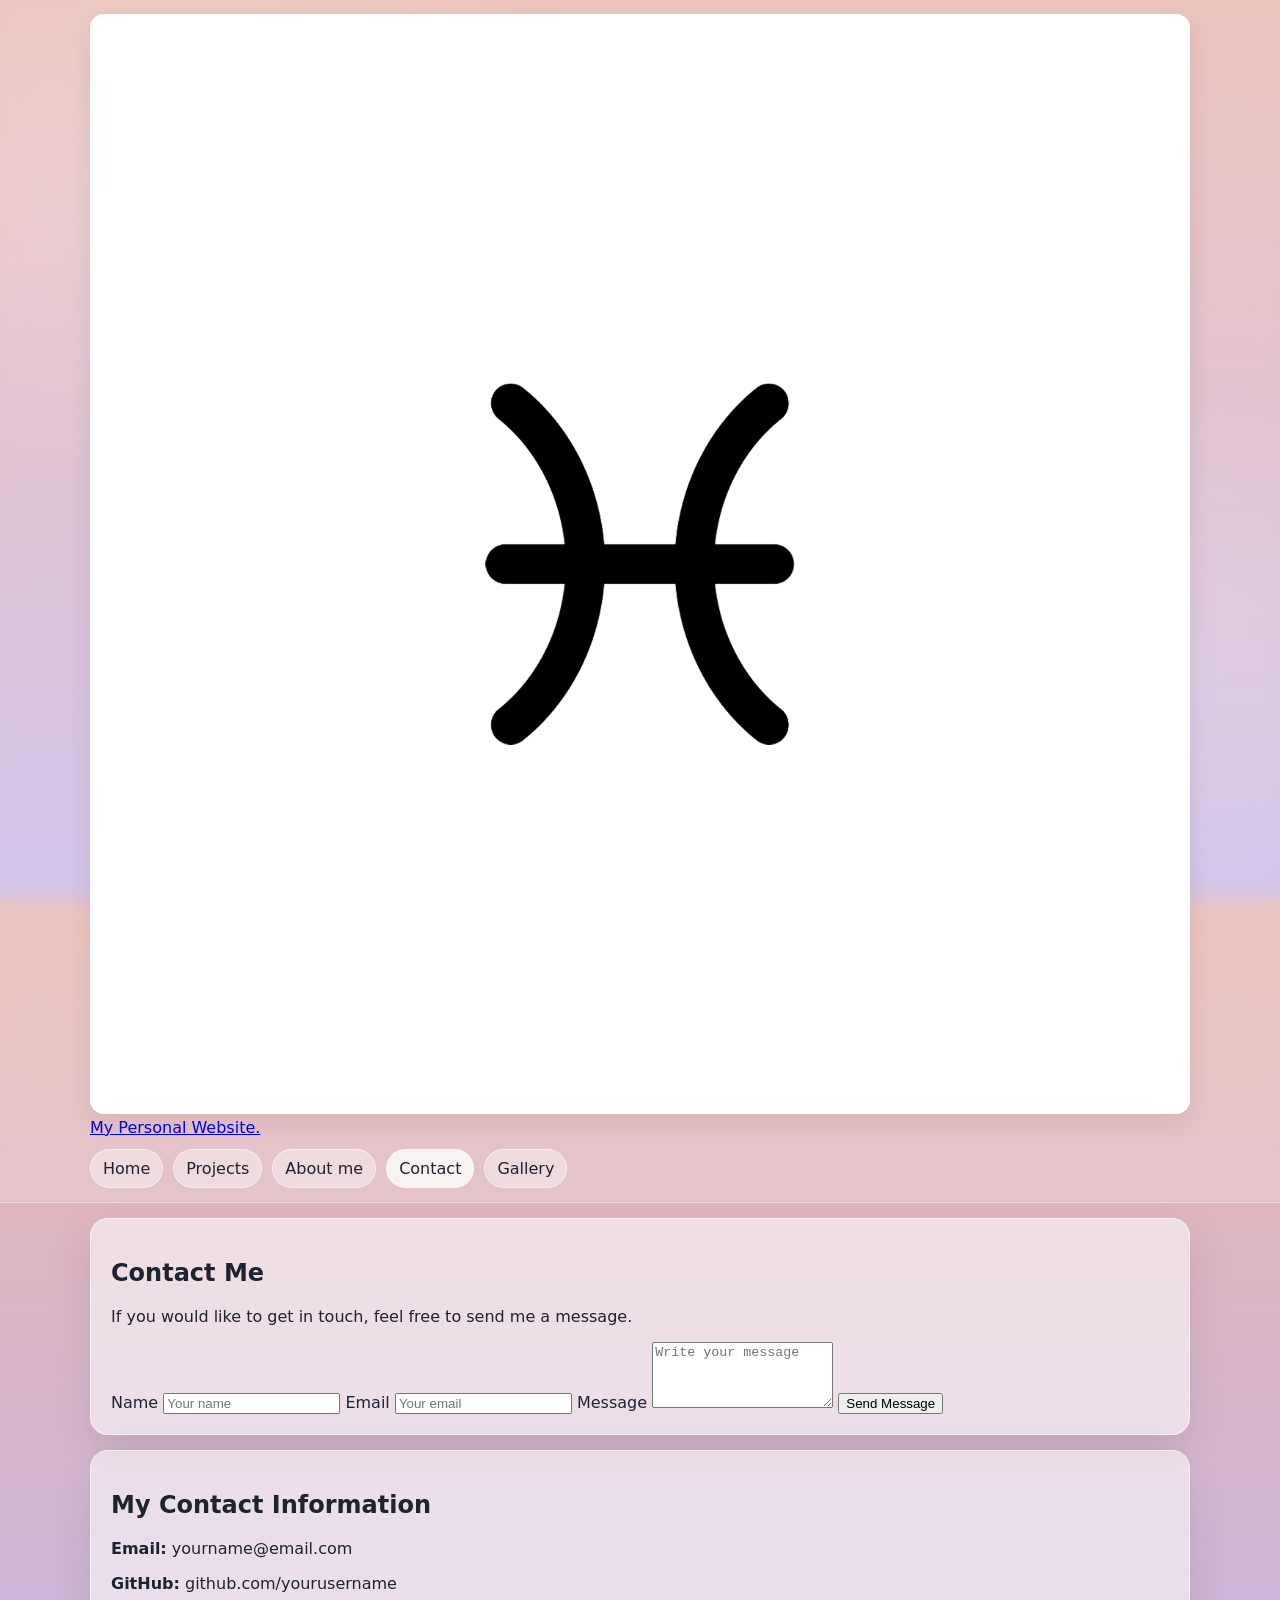
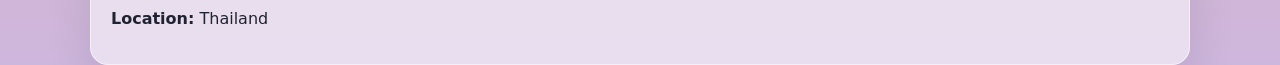
==== contact.html @ 601a0f77 "แก้ไขหน้า index" ====
<!doctype html>
<html lang="en">
<head>
  <meta charset="utf-8" />
  <meta name="viewport" content="width=device-width, initial-scale=1" />
  <title>Contact | Pastel Portfolio</title>
  <link rel="stylesheet" href="assets/css/main.css" />
  <script src="assets/js/app.js" defer></script>
</head>

<body class="theme-3" data-page="contact">

<header class="site-header">
  <div class="container header-inner">
    <a class="brand-group" href="index.html">
      <img src="assets\images\pisces-sign.png" alt="Logo" class="brand-logo">
      <span class="brand-text">My Personal Website.</span>
    </a>

    <nav class="nav">
      <a class="nav-link nav-item" href="index.html">Home</a>
      <a class="nav-link nav-item" href="projects.html">Projects</a>
      <a class="nav-link nav-item" href="cv.html">About me</a>
      <a class="nav-link nav-item is-active" href="contact.html">Contact</a>
      <a class="nav-link nav-item" href="gallery.html">Gallery</a>
    </nav>

    <button class="nav-toggle">☰</button>
  </div>
</header>

<main class="container">

<section class="contact-layout">

<div class="card">
<h2>Contact Me</h2>
<p>If you would like to get in touch, feel free to send me a message.</p>

<form class="contact-form">
<label>Name</label>
<input type="text" placeholder="Your name" required>

<label>Email</label>
<input type="email" placeholder="Your email" required>

<label>Message</label>
<textarea rows="4" placeholder="Write your message"></textarea>

<button type="submit">Send Message</button>
</form>
</div>

<div class="card">
<h2>My Contact Information</h2>

<p><strong>Email:</strong> yourname@email.com</p>
<p><strong>GitHub:</strong> github.com/yourusername</p>
<p><strong>Location:</strong> Thailand</p>

</div>

</section>

</main>

</body>
</html>
---- assets/css/main.css ----
/* main.css = ของกลางทุกหน้า (layout + components + animation) */

:root{
  --g1: linear-gradient(180deg, #E6B1CF 0%, #D9C6E4 45%, #AFC4E8 100%);
  --g2: linear-gradient(180deg, #AFC4E8 0%, #D9C6E4 50%, #E6B1CF 100%);
  --g3: linear-gradient(180deg, #E8B6AD 0%, #C9B6E5 100%);
  --g4: linear-gradient(180deg, #E6B1CF 0%, #E9B7A6 100%);

  --text: #1f2230;
  --muted: rgba(31,34,48,0.72);

  --card: rgba(255,255,255,0.55);
  --stroke: rgba(255,255,255,0.55);

  --accent: #5a7cff;
  --accent2: #ff6fb1;

  --radius: 18px;
  --shadow: 0 18px 45px rgba(20, 20, 30, 0.10);
  --shadow-soft: 0 10px 25px rgba(20, 20, 30, 0.08);

  --ease: cubic-bezier(.2,.8,.2,1);
  --speed: 220ms;
}

/* background per page */
body.theme-1 { background: var(--g1); }
body.theme-2 { background: var(--g2); }
body.theme-3 { background: var(--g3); }
body.theme-4 { background: var(--g4); }

*{ box-sizing:border-box; }
html,body{ height:100%; }

body{
  margin:0;
  font-family: system-ui, -apple-system, "Segoe UI", Roboto, Arial, sans-serif;
  color: var(--text);
  min-height:100vh;
  background-size:cover;
  background-attachment:fixed;
  background-repeat:no-repeat;
  position: relative;
  overflow-x:hidden;
}

/* overlay ให้พื้นหลังนุ่ม */
body::before{
  content:"";
  position: fixed;
  inset: 0;
  pointer-events: none;
  background:
    radial-gradient(900px 500px at 15% 20%, rgba(255,255,255,0.22), transparent 60%),
    radial-gradient(900px 500px at 85% 75%, rgba(255,255,255,0.16), transparent 60%);
  z-index: -1;
}

.container{
  width:min(1100px, 92vw);
  margin: 0 auto;
}

/* header/nav */
.site-header{
  position: sticky;
  top: 0;
  z-index: 50;
  background: rgba(255,255,255,0.18);
  border-bottom: 1px solid rgba(255,255,255,0.35);
  backdrop-filter: blur(10px);
}

.header-inner{
  display:flex;
  justify-content: space-between;
  align-items:center;
  gap: 12px;
  padding: 14px 0;
  flex-wrap: wrap;
}

.brand{
  font-weight: 900;
  text-decoration:none;
  color: var(--text);
  letter-spacing: .2px;
}

.nav{
  display:flex;
  gap: 10px;
  flex-wrap: wrap;
  justify-content:center;
}

.nav-link{
  text-decoration:none;
  color: var(--text);
  padding: 9px 12px;
  background: rgba(255,255,255,0.40);
  border: 1px solid rgba(255,255,255,0.45);
  border-radius: 999px;
  transition: transform var(--speed) var(--ease),
              background var(--speed) var(--ease),
              box-shadow var(--speed) var(--ease);
}
.nav-link:hover{
  transform: translateY(-2px);
  background: rgba(255,255,255,0.62);
  box-shadow: var(--shadow-soft);
}
.nav-link.is-active{ background: rgba(255,255,255,0.78); }

.nav-toggle{
  display:none;
  border: 1px solid rgba(255,255,255,0.55);
  background: rgba(255,255,255,0.45);
  border-radius: 12px;
  padding: 8px 10px;
  cursor:pointer;
}

/* buttons */
.btn-row{
  display:flex;
  gap: 10px;
  flex-wrap: wrap;
}

.btn{
  display:inline-flex;
  align-items:center;
  justify-content:center;
  padding: 11px 16px;
  border-radius: 999px;
  border: 1px solid rgba(255,255,255,0.55);
  text-decoration:none;
  font-weight: 800;
  color: var(--text);
  background: rgba(255,255,255,0.55);
  transition: transform var(--speed) var(--ease),
              box-shadow var(--speed) var(--ease),
              background var(--speed) var(--ease);
}
.btn:hover{
  transform: translateY(-2px);
  box-shadow: 0 16px 35px rgba(90,124,255,0.18);
  background: rgba(255,255,255,0.72);
}
.btn-primary{
  color:#fff;
  border: 1px solid rgba(90,124,255,0.45);
  background: linear-gradient(135deg, rgba(90,124,255,0.92), rgba(255,111,177,0.85));
  box-shadow: 0 14px 35px rgba(90,124,255,0.22);
}
.btn-ghost{
  background: transparent;
  border: 1px solid rgba(255,255,255,0.85);
}

/* cards/grid */
.card{
  padding: clamp(14px, 2.2vw, 20px);
  background: var(--card);
  border: 1px solid var(--stroke);
  border-radius: var(--radius);
  margin: 15px 0;
  box-shadow: var(--shadow);
}
.card:hover{
  transform: translateY(-3px);
  transition: transform var(--speed) var(--ease);
}

.grid{ display:grid; gap: 15px; }

.cards{
  grid-template-columns: repeat(auto-fit, minmax(220px, 1fr));
}

/* images */
img{
  max-width: 100%;
  height: auto;
  border-radius: calc(var(--radius) - 4px);
  box-shadow: var(--shadow-soft);
  filter: saturate(1.05) contrast(1.02);
}

/* Scroll reveal (IntersectionObserver) */
.reveal, .reveal-left, .reveal-right{
  opacity: 0;
  will-change: transform, opacity;
  transition: opacity 800ms var(--ease),
              transform 800ms var(--ease);
  transition-delay: var(--delay, 0ms);
}
.reveal{ transform: translateY(22px); }
.reveal-left{ transform: translateX(-44px); }
.reveal-right{ transform: translateX(44px); }

.reveal.is-visible,
.reveal-left.is-visible,
.reveal-right.is-visible{
  opacity: 1;
  transform: translate(0,0);
}

/* responsive */
@media (max-width: 900px){
  .nav-toggle{ display:inline-flex; }
  .nav{ display:none; }
  body.nav-open .nav{
    display:flex;
    width:100%;
    padding: 10px 0;
  }
}

@media (prefers-reduced-motion: reduce){
  *{ animation:none !important; transition:none !important; }
  .reveal,.reveal-left,.reveal-right{ opacity:1 !important; transform:none !important; }
}
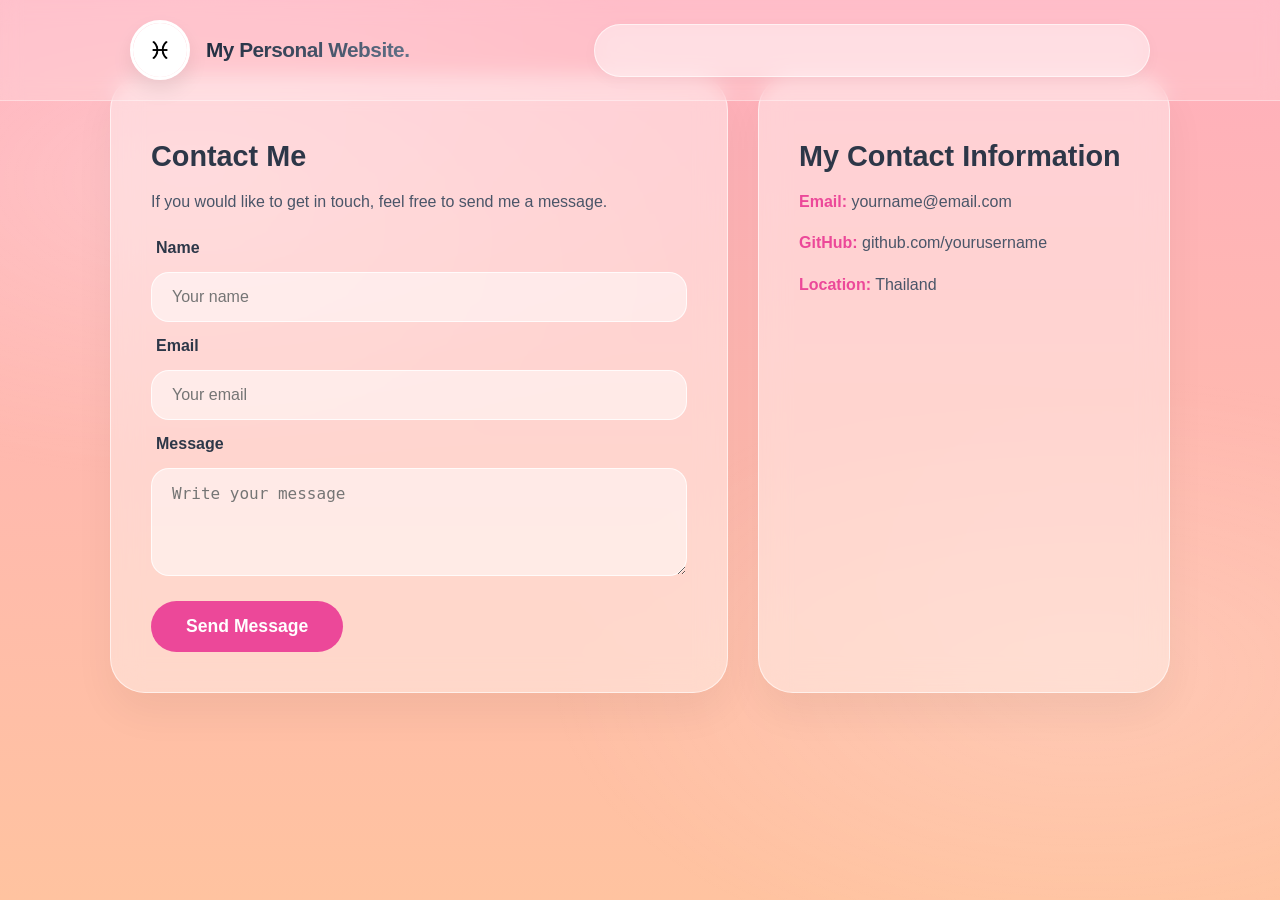
==== commit 2bcbd5e6: "Fix project.html and other" ====
--- a/contact.html
+++ b/contact.html
@@ -5,6 +5,7 @@
   <meta name="viewport" content="width=device-width, initial-scale=1" />
   <title>Contact | Pastel Portfolio</title>
   <link rel="stylesheet" href="assets/css/main.css" />
+  <link rel="stylesheet" href="assets/css/contact.css" />
   <script src="assets/js/app.js" defer></script>
 </head>
 
@@ -13,7 +14,7 @@
 <header class="site-header">
   <div class="container header-inner">
     <a class="brand-group" href="index.html">
-      <img src="assets\images\pisces-sign.png" alt="Logo" class="brand-logo">
+      <img src="assets/images/pisces-sign.png" alt="Logo" class="brand-logo">
       <span class="brand-text">My Personal Website.</span>
     </a>
 
--- a/assets/css/contact.css
+++ b/assets/css/contact.css
@@ -0,0 +1,399 @@
+/* ============================================================
+   CONTACT PAGE - PINK TO ORANGE GRADIENT THEME
+   ============================================================ */
+
+body.theme-3 {
+    /* ไล่สีจากชมพูไปส้มพาสเทลตามรูปภาพ */
+    background: linear-gradient(180deg, #ffafbd 0%, #ffc3a0 100%);
+    background-attachment: fixed;
+    min-height: 100vh;
+    margin: 0;
+    font-family: 'Inter', sans-serif;
+}
+
+/* จัดเลย์เอาต์หลัก */
+.container {
+    max-width: 1100px;
+    margin: 0 auto;
+    padding: 20px;
+}
+
+.contact-layout {
+    display: grid;
+    grid-template-columns: 1.2fr 0.8fr; /* แบ่งฝั่งฟอร์มกับข้อมูลติดต่อ */
+    gap: 30px;
+    margin-top: 40px;
+    animation: slideFromLeft 1s ease-out forwards;
+}
+
+/* การ์ดแบบโปร่งใส (Glassmorphism) */
+.card {
+    background: rgba(255, 255, 255, 0.4);
+    backdrop-filter: blur(15px);
+    border: 1px solid rgba(255, 255, 255, 0.6);
+    border-radius: 35px;
+    padding: 40px;
+    box-shadow: 0 20px 40px rgba(0, 0, 0, 0.05);
+}
+
+.card h2 {
+    color: #2d3748;
+    font-size: 1.8rem;
+    margin-bottom: 15px;
+}
+
+.card p {
+    color: #4a5568;
+    line-height: 1.6;
+}
+
+/* สไตล์ของ Form */
+.contact-form {
+    display: flex;
+    flex-direction: column;
+    gap: 15px;
+    margin-top: 25px;
+}
+
+.contact-form label {
+    font-weight: 700;
+    color: #2d3748;
+    margin-left: 5px;
+}
+
+/* ตกแต่งช่อง Input และ Textarea ให้มนและสวย */
+.contact-form input, 
+.contact-form textarea {
+    width: 100%;
+    padding: 15px 20px;
+    border-radius: 18px; /* ความมนขอบ */
+    border: 1px solid rgba(255, 255, 255, 0.8);
+    background: rgba(255, 255, 255, 0.5);
+    font-size: 1rem;
+    color: #2d3748;
+    outline: none;
+    transition: all 0.3s ease;
+}
+
+.contact-form input:focus, 
+.contact-form textarea:focus {
+    background: #ffffff;
+    border-color: #ec4899; /* สีชมพูตอนคลิก */
+    box-shadow: 0 0 15px rgba(236, 72, 153, 0.1);
+}
+
+/* ตกแต่งปุ่มกดให้เป็นทรงแคปซูล */
+.contact-form button {
+    background: #ec4899; /* สีชมพูเข้ม */
+    color: white;
+    padding: 15px 35px;
+    border: none;
+    border-radius: 50px; /* ทรงแคปซูล */
+    font-size: 1.1rem;
+    font-weight: 700;
+    cursor: pointer;
+    transition: all 0.3s ease;
+    align-self: flex-start; /* ปุ่มไม่ยืดเต็มความกว้าง */
+    margin-top: 10px;
+}
+
+.contact-form button:hover {
+    background: #db2777;
+    transform: translateY(-3px);
+    box-shadow: 0 10px 20px rgba(236, 72, 153, 0.3);
+}
+
+/* ข้อมูลติดต่อฝั่งขวา */
+.card strong {
+    color: #ec4899;
+}
+
+/* Animation */
+@keyframes slideFromLeft {
+    0% { opacity: 0; transform: translateX(-40px); }
+    100% { opacity: 1; transform: translateX(0); }
+}
+
+/* สำหรับมือถือ */
+@media (max-width: 850px) {
+    .contact-layout {
+        grid-template-columns: 1fr;
+    }
+    
+    .contact-form button {
+        width: 100%; /* ปุ่มเต็มความกว้างบนมือถือ */
+    }
+}
+
+/* 1. STATIC BACKGROUND */
+.static-bg {
+  position: fixed;
+  inset: 0;
+  background: 
+    radial-gradient(circle at 15% 25%, var(--p1) 0%, transparent 40%),
+    radial-gradient(circle at 85% 75%, var(--p2) 0%, transparent 40%),
+    radial-gradient(circle at 50% 50%, var(--p3) 0%, transparent 50%);
+  filter: blur(100px);
+  z-index: -1;
+  opacity: 0.8;
+}
+
+/* 2. SITE HEADER & NAVIGATION */
+.site-header {
+  position: fixed;
+  top: 0;
+  left: 0;
+  width: 100%;
+  z-index: 100;
+  padding: 20px 0;
+}
+
+.header-inner {
+  max-width: 1300px;
+  margin: 0 auto;
+  display: flex;
+  justify-content: space-between;
+  align-items: center;
+  padding: 0 40px;
+}
+
+.brand-group {
+  display: flex;
+  align-items: center;
+  gap: 16px;
+  text-decoration: none;
+}
+
+.brand-logo {
+  height: 60px;
+  width: 60px;
+  object-fit: cover;
+  border-radius: 50%;
+  border: 3px solid #fff;
+  box-shadow: 0 10px 20px rgba(0, 0, 0, 0.08);
+  transition: transform 0.4s var(--ease-out);
+}
+
+.brand-group:hover .brand-logo {
+  transform: scale(1.1) rotate(5deg);
+}
+
+.brand-text {
+  font-size: 1.3rem;
+  font-weight: 800;
+  letter-spacing: -0.5px;
+  color: var(--text-dark);
+  text-decoration: none;
+  background: linear-gradient(135deg, #1e293b 0%, #64748b 100%);
+  -webkit-background-clip: text;
+  -webkit-text-fill-color: transparent;
+}
+
+/* NAVIGATION (Desktop) */
+.menu-toggle {
+  display: none;
+  background: rgba(255, 255, 255, 0.5);
+  border: 1px solid rgba(255, 255, 255, 0.7);
+  padding: 10px 15px;
+  border-radius: 12px;
+  cursor: pointer;
+  font-size: 1.2rem;
+  color: var(--text-dark);
+  backdrop-filter: blur(10px);
+  z-index: 1001;
+}
+
+.nav {
+  display: flex;
+  gap: 8px;
+  background: rgba(255, 255, 255, 0.4);
+  padding: 6px;
+  border-radius: 100px;
+  backdrop-filter: blur(15px);
+  border: 1px solid rgba(255, 255, 255, 0.6);
+  box-shadow: 0 4px 15px rgba(0, 0, 0, 0.03);
+}
+
+/* Nav Item Animation */
+@keyframes navSlideIn {
+  from { opacity: 0; transform: translateY(-10px); filter: blur(5px); }
+  to { opacity: 1; transform: translateY(0); filter: blur(0); }
+}
+
+.nav-item {
+  opacity: 0;
+  padding: 10px 22px;
+  border-radius: 100px;
+  text-decoration: none;
+  font-weight: 600;
+  font-size: 0.95rem;
+  color: var(--text-dark);
+  transition: all 0.3s var(--ease-nav);
+  animation: navSlideIn 0.8s var(--ease-nav) forwards;
+}
+
+.nav-item:nth-child(1) { animation-delay: 0.2s; }
+.nav-item:nth-child(2) { animation-delay: 0.3s; }
+.nav-item:nth-child(3) { animation-delay: 0.4s; }
+.nav-item:nth-child(4) { animation-delay: 0.5s; }
+
+.nav-item:hover, .nav-item.is-active {
+  background: #fff;
+  color: #6366f1;
+}
+
+/* NAVIGATION (Mobile/Tablet) */
+@media (max-width: 992px) {
+  .menu-toggle { display: block; }
+  .nav {
+    display: none;
+    position: absolute;
+    top: 90px;
+    right: 40px;
+    flex-direction: column;
+    background: rgba(255, 255, 255, 0.8);
+    backdrop-filter: blur(20px);
+    padding: 20px;
+    border-radius: 25px;
+    box-shadow: 0 20px 40px rgba(0,0,0,0.1);
+    width: 200px;
+    gap: 10px;
+    z-index: 1000;
+  }
+  .nav-item { animation: none; opacity: 1; text-align: center; } /* ปิดแอนิเมชันสไลด์ในจอเล็กเพื่อให้กดแล้วโผล่ทันที */
+  .nav.active {
+    display: flex;
+    animation: fadeIn 0.3s ease forwards;
+  }
+}
+
+@keyframes fadeIn {
+  from { opacity: 0; transform: translateY(-10px); }
+  to { opacity: 1; transform: translateY(0); }
+}
+
+/* 3. HERO SECTION */
+.hero-section {
+  min-height: 100vh;
+  display: flex;
+  align-items: center;
+  justify-content: center;
+  padding: 120px 20px 60px;
+}
+
+.hero-glass-container {
+  position: relative;
+  z-index: 2;
+  max-width: 1300px;
+  width: 100%;
+  display: grid;
+  grid-template-columns: 1fr 1fr;
+  align-items: center;
+  gap: 60px;
+  padding: 80px;
+  background: rgba(255, 255, 255, 0.3);
+  backdrop-filter: blur(30px);
+  border: 1px solid rgba(255, 255, 255, 0.7);
+  border-radius: 60px;
+  box-shadow: 0 40px 100px rgba(0, 0, 0, 0.05);
+}
+
+/* 4. HERO CONTENT & ANIMATIONS */
+@keyframes slideInOnce {
+  to { opacity: 1; transform: translateX(0); }
+}
+
+.hero-title {
+  opacity: 0;
+  transform: translateX(-80px);
+  animation: slideInOnce 1.2s var(--ease-out) forwards 0.8s;
+  font-size: clamp(3rem, 6vw, 4.8rem);
+  font-weight: 900;
+  line-height: 1.1;
+  margin-bottom: 25px;
+}
+
+.grad-text {
+  background: var(--primary-grad);
+  -webkit-background-clip: text;
+  background-clip: text;
+  color: transparent;
+}
+
+.hero-subtitle {
+  opacity: 0;
+  transform: translateX(-80px);
+  animation: slideInOnce 1.2s var(--ease-out) forwards 1.1s;
+  font-size: 1.15rem;
+  color: var(--text-muted);
+  max-width: 480px;
+  margin-bottom: 40px;
+}
+
+.social-row {
+  display: flex;
+  gap: 16px;
+  opacity: 0;
+  transform: translateX(-80px);
+  animation: slideInOnce 1.2s var(--ease-out) forwards 1.4s;
+}
+
+/* 5. HERO MEDIA (วงกลม-อยู่นิ่งพร้อม Animation ขยาย) */
+@keyframes zoomOutOnce {
+  to { opacity: 1; transform: scale(1); }
+}
+
+.hero-media {
+  display: flex;
+  justify-content: center;
+}
+
+.hero-img-static {
+  width: 100%;
+  max-width: 550px;
+  aspect-ratio: 1/1;
+  object-fit: cover;
+  border-radius: 50%; /* วงกลมสมบูรณ์ */
+  border: 12px solid #fff;
+  box-shadow: 0 30px 60px rgba(0, 0, 0, 0.1);
+  background: #fff;
+  
+  /* Animation ขยายตอนเปิดเว็บ */
+  opacity: 0;
+  transform: scale(0.9);
+  animation: zoomOutOnce 1.5s var(--ease-out) forwards 0.5s;
+}
+
+/* 6. SOCIAL BUTTONS STYLING */
+.social-btn {
+  width: 54px;
+  height: 54px;
+  background: #fff;
+  border-radius: 18px;
+  display: grid;
+  place-items: center;
+  color: var(--text-dark);
+  text-decoration: none;
+  box-shadow: 0 10px 20px rgba(0, 0, 0, 0.05);
+  transition: 0.4s var(--ease-out);
+}
+
+.social-btn:hover {
+  transform: translateY(-5px);
+  background: var(--text-dark);
+  color: #fff;
+}
+
+/* 7. RESPONSIVE HERO */
+@media (max-width: 1024px) {
+  .hero-glass-container {
+    grid-template-columns: 1fr;
+    padding: 60px 40px;
+    text-align: center;
+    gap: 40px;
+  }
+  .hero-media { order: -1; }
+  .hero-img-static { max-width: 350px; }
+  .social-row { justify-content: center; }
+  .hero-subtitle { margin: 0 auto 30px; }
+}
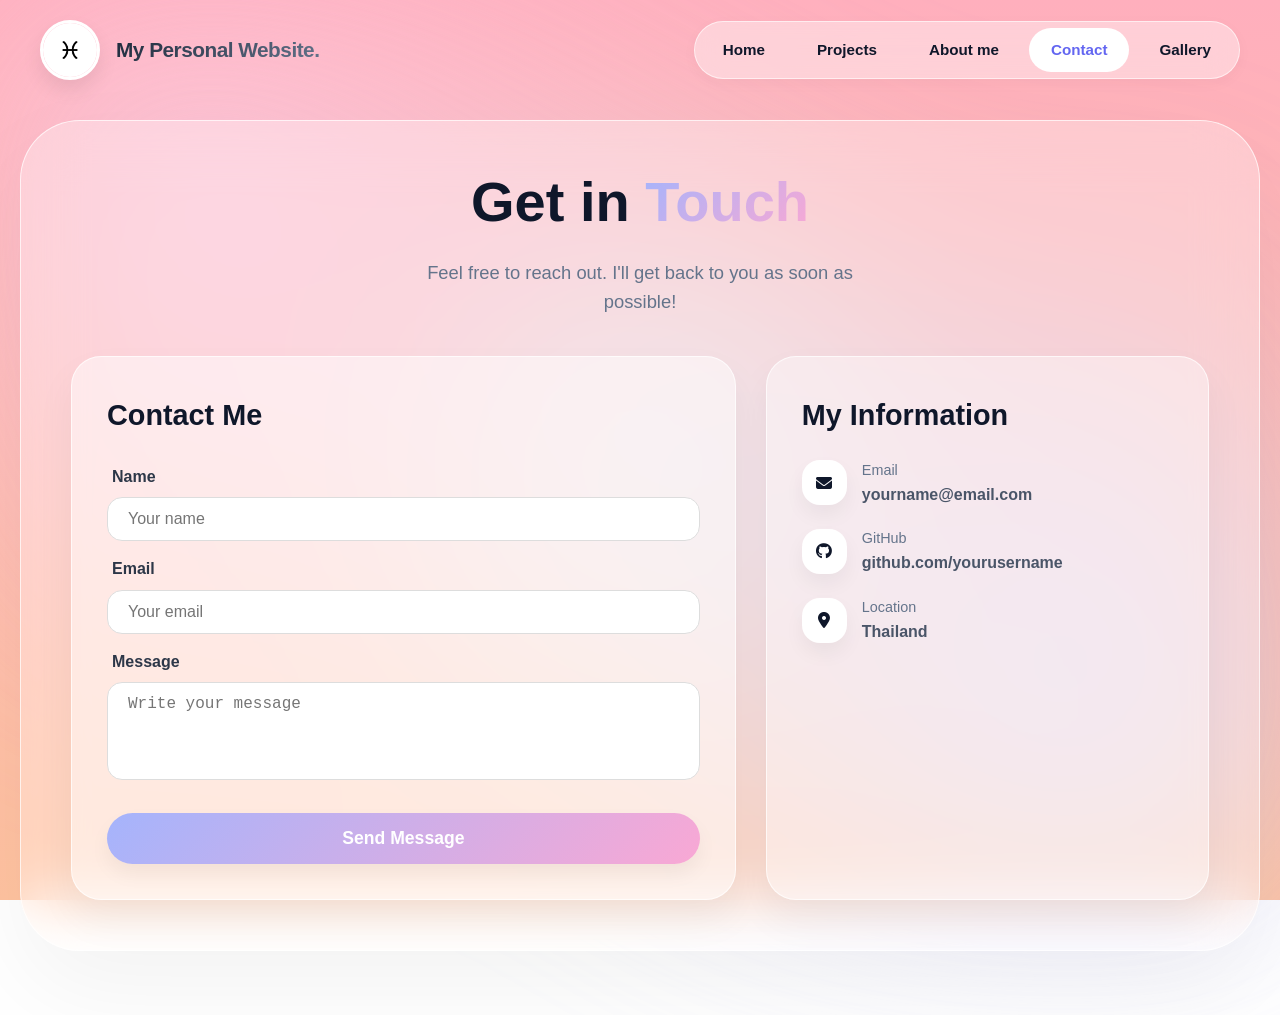
==== commit fb541078: "Fix cv.html and other" ====
--- a/contact.html
+++ b/contact.html
@@ -3,67 +3,143 @@
 <head>
   <meta charset="utf-8" />
   <meta name="viewport" content="width=device-width, initial-scale=1" />
-  <title>Contact | Pastel Portfolio</title>
+  <title>Contact | Siriwan Portfolio</title>
+
   <link rel="stylesheet" href="assets/css/main.css" />
+  <link rel="stylesheet" href="assets/css/index.css">
   <link rel="stylesheet" href="assets/css/contact.css" />
+  
+  <link rel="stylesheet" href="https://cdnjs.cloudflare.com/ajax/libs/font-awesome/6.5.1/css/all.min.css" />
+
   <script src="assets/js/app.js" defer></script>
 </head>
 
-<body class="theme-3" data-page="contact">
+<body class="theme-3" data-page="contact" id="top">
 
-<header class="site-header">
-  <div class="container header-inner">
-    <a class="brand-group" href="index.html">
-      <img src="assets/images/pisces-sign.png" alt="Logo" class="brand-logo">
-      <span class="brand-text">My Personal Website.</span>
-    </a>
+  <div class="static-bg"></div>
 
-    <nav class="nav">
-      <a class="nav-link nav-item" href="index.html">Home</a>
-      <a class="nav-link nav-item" href="projects.html">Projects</a>
-      <a class="nav-link nav-item" href="cv.html">About me</a>
-      <a class="nav-link nav-item is-active" href="contact.html">Contact</a>
-      <a class="nav-link nav-item" href="gallery.html">Gallery</a>
-    </nav>
+  <header class="site-header">
+    <div class="container header-inner">
+      <a class="brand-group" href="index.html">
+        <img src="assets/images/pisces-sign.png" alt="Logo" class="brand-logo">
+        <span class="brand-text">My Personal Website.</span>
+      </a>
 
-    <button class="nav-toggle">☰</button>
-  </div>
-</header>
+      <button class="menu-toggle" id="menu-toggle" aria-label="Toggle menu">
+        <i class="fa-solid fa-bars"></i>
+      </button>
 
-<main class="container">
+      <nav class="nav" id="main-nav">
+        <a class="nav-link nav-item" href="index.html">Home</a>
+        <a class="nav-link nav-item" href="projects.html">Projects</a>
+        <a class="nav-link nav-item" href="cv.html">About me</a>
+        <a class="nav-link nav-item is-active" href="contact.html">Contact</a>
+        <a class="nav-link nav-item" href="gallery.html">Gallery</a>
+      </nav>
+    </div>
+  </header>
 
-<section class="contact-layout">
+  <main id="content">
+    <section class="hero-section"> <div class="hero-glass-container" style="display: block; padding: 50px;">
+        
+        <div class="contact-header" style="text-align: center; margin-bottom: 40px;">
+          <h1 class="hero-title" style="opacity: 1; transform: none; font-size: clamp(2.5rem, 5vw, 3.5rem);">
+            Get in <span class="grad-text">Touch</span>
+          </h1>
+          <p class="hero-subtitle" style="opacity: 1; transform: none; margin: 0 auto;">
+            Feel free to reach out. I'll get back to you as soon as possible!
+          </p>
+        </div>
 
-<div class="card">
-<h2>Contact Me</h2>
-<p>If you would like to get in touch, feel free to send me a message.</p>
+        <section class="contact-layout" style="display: grid; grid-template-columns: 1.2fr 0.8fr; gap: 30px;">
+          
+          <div class="card" style="background: rgba(255, 255, 255, 0.5); border-radius: 30px; padding: 35px; border: 1px solid rgba(255, 255, 255, 0.7);">
+            <h2 style="margin-bottom: 20px; color: var(--text-dark);">Contact Me</h2>
+            
+            <form class="contact-form" style="display: flex; flex-direction: column; gap: 15px;">
+              <div>
+                <label style="display: block; margin-bottom: 8px; font-weight: 600;">Name</label>
+                <input type="text" placeholder="Your name" required style="width: 100%; padding: 12px 20px; border-radius: 15px; border: 1px solid #ddd; outline: none; background: #fff;">
+              </div>
 
-<form class="contact-form">
-<label>Name</label>
-<input type="text" placeholder="Your name" required>
+              <div>
+                <label style="display: block; margin-bottom: 8px; font-weight: 600;">Email</label>
+                <input type="email" placeholder="Your email" required style="width: 100%; padding: 12px 20px; border-radius: 15px; border: 1px solid #ddd; outline: none; background: #fff;">
+              </div>
 
-<label>Email</label>
-<input type="email" placeholder="Your email" required>
+              <div>
+                <label style="display: block; margin-bottom: 8px; font-weight: 600;">Message</label>
+                <textarea rows="4" placeholder="Write your message" style="width: 100%; padding: 12px 20px; border-radius: 15px; border: 1px solid #ddd; outline: none; background: #fff; resize: none;"></textarea>
+              </div>
 
-<label>Message</label>
-<textarea rows="4" placeholder="Write your message"></textarea>
+              <button type="submit" class="social-btn" style="width: 100%; height: auto; padding: 15px; border-radius: 50px; border: none; font-weight: 700; background: var(--primary-grad); color: #fff; cursor: pointer;">
+                Send Message
+              </button>
+            </form>
+          </div>
 
-<button type="submit">Send Message</button>
-</form>
-</div>
+          <div class="card" style="background: rgba(255, 255, 255, 0.4); border-radius: 30px; padding: 35px; border: 1px solid rgba(255, 255, 255, 0.7);">
+            <h2 style="margin-bottom: 20px; color: var(--text-dark);">My Information</h2>
 
-<div class="card">
-<h2>My Contact Information</h2>
+            <div style="display: flex; flex-direction: column; gap: 20px;">
+              <div style="display: flex; align-items: center; gap: 15px;">
+                <div class="social-btn" style="width: 45px; height: 45px; pointer-events: none;"><i class="fa-solid fa-envelope"></i></div>
+                <div>
+                  <p style="font-size: 0.9rem; color: #64748b;">Email</p>
+                  <p style="font-weight: 600;">yourname@email.com</p>
+                </div>
+              </div>
 
-<p><strong>Email:</strong> yourname@email.com</p>
-<p><strong>GitHub:</strong> github.com/yourusername</p>
-<p><strong>Location:</strong> Thailand</p>
+              <div style="display: flex; align-items: center; gap: 15px;">
+                <div class="social-btn" style="width: 45px; height: 45px; pointer-events: none;"><i class="fa-brands fa-github"></i></div>
+                <div>
+                  <p style="font-size: 0.9rem; color: #64748b;">GitHub</p>
+                  <p style="font-weight: 600;">github.com/yourusername</p>
+                </div>
+              </div>
 
-</div>
+              <div style="display: flex; align-items: center; gap: 15px;">
+                <div class="social-btn" style="width: 45px; height: 45px; pointer-events: none;"><i class="fa-solid fa-location-dot"></i></div>
+                <div>
+                  <p style="font-size: 0.9rem; color: #64748b;">Location</p>
+                  <p style="font-weight: 600;">Thailand</p>
+                </div>
+              </div>
+            </div>
+          </div>
 
-</section>
+        </section> </div> </section>
+  </main>
 
-</main>
+  <script>
+    document.addEventListener('DOMContentLoaded', () => {
+      const menuToggle = document.getElementById('menu-toggle');
+      const mainNav = document.getElementById('main-nav');
+
+      if (menuToggle && mainNav) {
+        menuToggle.addEventListener('click', (e) => {
+          e.stopPropagation();
+          mainNav.classList.toggle('active');
+          const icon = menuToggle.querySelector('i');
+          if (icon) {
+            icon.classList.toggle('fa-bars');
+            icon.classList.toggle('fa-xmark');
+          }
+        });
+
+        document.addEventListener('click', (e) => {
+          if (!mainNav.contains(e.target) && !menuToggle.contains(e.target)) {
+            mainNav.classList.remove('active');
+            const icon = menuToggle.querySelector('i');
+            if (icon) {
+              icon.classList.add('fa-bars');
+              icon.classList.remove('fa-xmark');
+            }
+          }
+        });
+      }
+    });
+  </script>
 
 </body>
 </html>
--- a/assets/css/index.css
+++ b/assets/css/index.css
@@ -0,0 +1,305 @@
+/* ========================================
+   MAIN STYLES - Cloud Glassmorphism Portfolio
+   (Updated Colors based on your Image)
+   ======================================== */
+
+:root {
+  /* ปรับแต่งสีพาสเทลให้ตรงตามรูปภาพ (ชมพู -> ม่วง -> ฟ้า) */
+  --p1: #fbcfe8; /* ชมพูพาสเทลด้านบน */
+  --p2: #d1d1ff; /* ม่วงฟ้าพาสเทลกลาง */
+  --p3: #e0f2fe; /* ฟ้าพาสเทลด้านล่าง */
+  
+  --text-dark: #0f172a;
+  --text-muted: #64748b;
+  
+  /* ปรับ Gradient หลักให้ดูนุ่มนวลเข้ากับโทนรูปภาพ */
+  --primary-grad: linear-gradient(135deg, #a5b4fc 0%, #f9a8d4 100%);
+  --ease-out: cubic-bezier(0.16, 1, 0.3, 1);
+  --ease-nav: cubic-bezier(0.22, 1, 0.36, 1);
+}
+
+* {
+  margin: 0;
+  padding: 0;
+  box-sizing: border-box;
+}
+
+body {
+  font-family: 'Plus Jakarta Sans', sans-serif;
+  color: var(--text-dark);
+  background-color: #f8fafc;
+  overflow-x: hidden;
+  line-height: 1.6;
+}
+
+/* 1. STATIC BACKGROUND - ปรับตำแหน่งกระจายสีตามรูป */
+.static-bg {
+  position: fixed;
+  inset: 0;
+  background: 
+    radial-gradient(circle at 20% 15%, var(--p1) 0%, transparent 50%),
+    radial-gradient(circle at 80% 85%, var(--p2) 0%, transparent 50%),
+    radial-gradient(circle at 50% 50%, var(--p3) 0%, transparent 60%);
+  filter: blur(80px); /* ลด blur เล็กน้อยเพื่อให้สีดูสดใสขึ้นแบบในรูป */
+  z-index: -1;
+  opacity: 0.9; /* เพิ่มความเข้มเพื่อให้สีพื้นหลังชัดเจนขึ้น */
+}
+
+/* 2. SITE HEADER & NAVIGATION */
+.site-header {
+  position: fixed;
+  top: 0;
+  left: 0;
+  width: 100%;
+  z-index: 100;
+  padding: 20px 0;
+}
+
+.header-inner {
+  max-width: 1300px;
+  margin: 0 auto;
+  display: flex;
+  justify-content: space-between;
+  align-items: center;
+  padding: 0 40px;
+}
+
+.brand-group {
+  display: flex;
+  align-items: center;
+  gap: 16px;
+  text-decoration: none;
+}
+
+.brand-logo {
+  height: 60px;
+  width: 60px;
+  object-fit: cover;
+  border-radius: 50%;
+  border: 3px solid #fff;
+  box-shadow: 0 10px 20px rgba(0, 0, 0, 0.08);
+  transition: transform 0.4s var(--ease-out);
+}
+
+.brand-group:hover .brand-logo {
+  transform: scale(1.1) rotate(5deg);
+}
+
+.brand-text {
+  font-size: 1.3rem;
+  font-weight: 800;
+  letter-spacing: -0.5px;
+  color: var(--text-dark);
+  text-decoration: none;
+  background: linear-gradient(135deg, #1e293b 0%, #64748b 100%);
+  -webkit-background-clip: text;
+  -webkit-text-fill-color: transparent;
+}
+
+/* NAVIGATION (Desktop) */
+.menu-toggle {
+  display: none;
+  background: rgba(255, 255, 255, 0.5);
+  border: 1px solid rgba(255, 255, 255, 0.7);
+  padding: 10px 15px;
+  border-radius: 12px;
+  cursor: pointer;
+  font-size: 1.2rem;
+  color: var(--text-dark);
+  backdrop-filter: blur(10px);
+  z-index: 1001;
+}
+
+.nav {
+  display: flex;
+  gap: 8px;
+  background: rgba(255, 255, 255, 0.3); /* ปรับให้ใสขึ้นเพื่อให้เห็นสีพื้นหลังใหม่ชัดขึ้น */
+  padding: 6px;
+  border-radius: 100px;
+  backdrop-filter: blur(15px);
+  border: 1px solid rgba(255, 255, 255, 0.5);
+  box-shadow: 0 4px 15px rgba(0, 0, 0, 0.03);
+}
+
+/* Nav Item Animation */
+@keyframes navSlideIn {
+  from { opacity: 0; transform: translateY(-10px); filter: blur(5px); }
+  to { opacity: 1; transform: translateY(0); filter: blur(0); }
+}
+
+.nav-item {
+  opacity: 0;
+  padding: 10px 22px;
+  border-radius: 100px;
+  text-decoration: none;
+  font-weight: 600;
+  font-size: 0.95rem;
+  color: var(--text-dark);
+  transition: all 0.3s var(--ease-nav);
+  animation: navSlideIn 0.8s var(--ease-nav) forwards;
+}
+
+.nav-item:nth-child(1) { animation-delay: 0.2s; }
+.nav-item:nth-child(2) { animation-delay: 0.3s; }
+.nav-item:nth-child(3) { animation-delay: 0.4s; }
+.nav-item:nth-child(4) { animation-delay: 0.5s; }
+
+.nav-item:hover, .nav-item.is-active {
+  background: #fff;
+  color: #6366f1;
+}
+
+/* NAVIGATION (Mobile/Tablet) */
+@media (max-width: 992px) {
+  .menu-toggle { display: block; }
+  .nav {
+    display: none;
+    position: absolute;
+    top: 90px;
+    right: 40px;
+    flex-direction: column;
+    background: rgba(255, 255, 255, 0.8);
+    backdrop-filter: blur(20px);
+    padding: 20px;
+    border-radius: 25px;
+    box-shadow: 0 20px 40px rgba(0,0,0,0.1);
+    width: 200px;
+    gap: 10px;
+    z-index: 1000;
+  }
+  .nav-item { animation: none; opacity: 1; text-align: center; }
+  .nav.active {
+    display: flex;
+    animation: fadeIn 0.3s ease forwards;
+  }
+}
+
+@keyframes fadeIn {
+  from { opacity: 0; transform: translateY(-10px); }
+  to { opacity: 1; transform: translateY(0); }
+}
+
+/* 3. HERO SECTION */
+.hero-section {
+  min-height: 100vh;
+  display: flex;
+  align-items: center;
+  justify-content: center;
+  padding: 120px 20px 60px;
+}
+
+.hero-glass-container {
+  position: relative;
+  z-index: 2;
+  max-width: 1300px;
+  width: 100%;
+  display: grid;
+  grid-template-columns: 1fr 1fr;
+  align-items: center;
+  gap: 60px;
+  padding: 80px;
+  background: rgba(255, 255, 255, 0.25); /* ลด opacity ลงเล็กน้อยเพื่อความ Glassy */
+  backdrop-filter: blur(30px);
+  border: 1px solid rgba(255, 255, 255, 0.5);
+  border-radius: 60px;
+  box-shadow: 0 40px 100px rgba(0, 0, 0, 0.03);
+}
+
+/* 4. HERO CONTENT & ANIMATIONS */
+@keyframes slideInOnce {
+  to { opacity: 1; transform: translateX(0); }
+}
+
+.hero-title {
+  opacity: 0;
+  transform: translateX(-80px);
+  animation: slideInOnce 1.2s var(--ease-out) forwards 0.8s;
+  font-size: clamp(3rem, 6vw, 4.8rem);
+  font-weight: 900;
+  line-height: 1.1;
+  margin-bottom: 25px;
+}
+
+.grad-text {
+  background: var(--primary-grad);
+  -webkit-background-clip: text;
+  background-clip: text;
+  color: transparent;
+}
+
+.hero-subtitle {
+  opacity: 0;
+  transform: translateX(-80px);
+  animation: slideInOnce 1.2s var(--ease-out) forwards 1.1s;
+  font-size: 1.15rem;
+  color: var(--text-muted);
+  max-width: 480px;
+  margin-bottom: 40px;
+}
+
+.social-row {
+  display: flex;
+  gap: 16px;
+  opacity: 0;
+  transform: translateX(-80px);
+  animation: slideInOnce 1.2s var(--ease-out) forwards 1.4s;
+}
+
+/* 5. HERO MEDIA (วงกลม-อยู่นิ่งพร้อม Animation ขยาย) */
+@keyframes zoomOutOnce {
+  to { opacity: 1; transform: scale(1); }
+}
+
+.hero-media {
+  display: flex;
+  justify-content: center;
+}
+
+.hero-img-static {
+  width: 100%;
+  max-width: 550px;
+  aspect-ratio: 1/1;
+  object-fit: cover;
+  border-radius: 50%;
+  border: 12px solid rgba(255, 255, 255, 0.6); /* ขอบขาวแบบโปร่งแสงเล็กน้อย */
+  box-shadow: 0 30px 60px rgba(0, 0, 0, 0.08);
+  background: #fff;
+  
+  opacity: 0;
+  transform: scale(0.9);
+  animation: zoomOutOnce 1.5s var(--ease-out) forwards 0.5s;
+}
+
+/* 6. SOCIAL BUTTONS STYLING */
+.social-btn {
+  width: 54px;
+  height: 54px;
+  background: #fff;
+  border-radius: 18px;
+  display: grid;
+  place-items: center;
+  color: var(--text-dark);
+  text-decoration: none;
+  box-shadow: 0 10px 20px rgba(0, 0, 0, 0.05);
+  transition: 0.4s var(--ease-out);
+}
+
+.social-btn:hover {
+  transform: translateY(-5px);
+  background: var(--text-dark);
+  color: #fff;
+}
+
+/* 7. RESPONSIVE HERO */
+@media (max-width: 1024px) {
+  .hero-glass-container {
+    grid-template-columns: 1fr;
+    padding: 60px 40px;
+    text-align: center;
+    gap: 40px;
+  }
+  .hero-media { order: -1; }
+  .hero-img-static { max-width: 350px; }
+  .social-row { justify-content: center; }
+  .hero-subtitle { margin: 0 auto 30px; }
+}
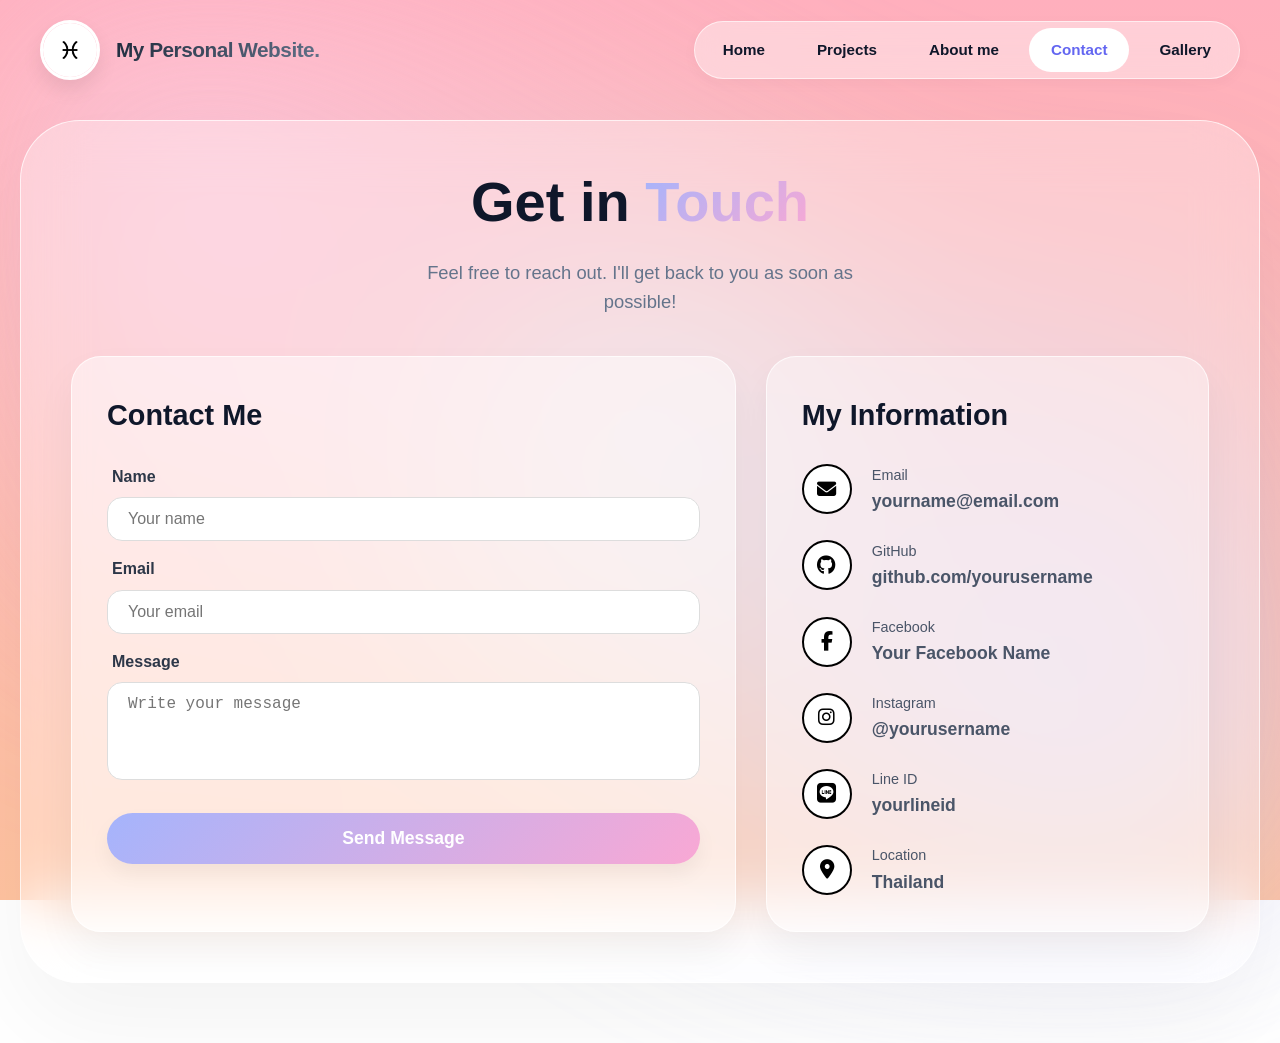
==== commit b7f61b93: "fix contact.html and cs" ====
--- a/contact.html
+++ b/contact.html
@@ -12,6 +12,51 @@
   <link rel="stylesheet" href="https://cdnjs.cloudflare.com/ajax/libs/font-awesome/6.5.1/css/all.min.css" />
 
   <script src="assets/js/app.js" defer></script>
+
+  <style>
+    /* สไตล์พิเศษสำหรับกลุ่มไอคอนขาว-ดำ */
+    .info-icon-bw {
+      width: 50px;
+      height: 50px;
+      display: flex;
+      align-items: center;
+      justify-content: center;
+      border-radius: 50%;
+      background: #ffffff;
+      border: 2px solid #000000;
+      color: #000000;
+      font-size: 1.2rem;
+      flex-shrink: 0;
+      transition: all 0.3s ease;
+      text-decoration: none;
+    }
+
+    .info-icon-bw:hover {
+      background: #000000;
+      color: #ffffff;
+    }
+
+    .info-item {
+      display: flex;
+      align-items: center;
+      gap: 20px;
+    }
+
+    .info-text p {
+      margin: 0;
+    }
+
+    .info-label {
+      font-size: 0.9rem;
+      color: #64748b;
+    }
+
+    .info-value {
+      font-weight: 700;
+      color: #1e293b;
+      font-size: 1.1rem;
+    }
+  </style>
 </head>
 
 <body class="theme-3" data-page="contact" id="top">
@@ -40,7 +85,8 @@
   </header>
 
   <main id="content">
-    <section class="hero-section"> <div class="hero-glass-container" style="display: block; padding: 50px;">
+    <section class="hero-section"> 
+      <div class="hero-glass-container" style="display: block; padding: 50px;">
         
         <div class="contact-header" style="text-align: center; margin-bottom: 40px;">
           <h1 class="hero-title" style="opacity: 1; transform: none; font-size: clamp(2.5rem, 5vw, 3.5rem);">
@@ -79,39 +125,68 @@
           </div>
 
           <div class="card" style="background: rgba(255, 255, 255, 0.4); border-radius: 30px; padding: 35px; border: 1px solid rgba(255, 255, 255, 0.7);">
-            <h2 style="margin-bottom: 20px; color: var(--text-dark);">My Information</h2>
-
-            <div style="display: flex; flex-direction: column; gap: 20px;">
-              <div style="display: flex; align-items: center; gap: 15px;">
-                <div class="social-btn" style="width: 45px; height: 45px; pointer-events: none;"><i class="fa-solid fa-envelope"></i></div>
-                <div>
-                  <p style="font-size: 0.9rem; color: #64748b;">Email</p>
-                  <p style="font-weight: 600;">yourname@email.com</p>
-                </div>
-              </div>
-
-              <div style="display: flex; align-items: center; gap: 15px;">
-                <div class="social-btn" style="width: 45px; height: 45px; pointer-events: none;"><i class="fa-brands fa-github"></i></div>
-                <div>
-                  <p style="font-size: 0.9rem; color: #64748b;">GitHub</p>
-                  <p style="font-weight: 600;">github.com/yourusername</p>
-                </div>
-              </div>
-
-              <div style="display: flex; align-items: center; gap: 15px;">
-                <div class="social-btn" style="width: 45px; height: 45px; pointer-events: none;"><i class="fa-solid fa-location-dot"></i></div>
-                <div>
-                  <p style="font-size: 0.9rem; color: #64748b;">Location</p>
-                  <p style="font-weight: 600;">Thailand</p>
-                </div>
-              </div>
+            <h2 style="margin-bottom: 25px; color: var(--text-dark);">My Information</h2>
+
+            <div style="display: flex; flex-direction: column; gap: 25px;">
+              
+              <div class="info-item">
+                <div class="info-icon-bw"><i class="fa-solid fa-envelope"></i></div>
+                <div class="info-text">
+                  <p class="info-label">Email</p>
+                  <p class="info-value">yourname@email.com</p>
+                </div>
+              </div>
+
+              <div class="info-item">
+                <a href="https://github.com/yourusername" target="_blank" class="info-icon-bw"><i class="fa-brands fa-github"></i></a>
+                <div class="info-text">
+                  <p class="info-label">GitHub</p>
+                  <p class="info-value">github.com/yourusername</p>
+                </div>
+              </div>
+
+              <div class="info-item">
+                <a href="#" target="_blank" class="info-icon-bw"><i class="fa-brands fa-facebook-f"></i></a>
+                <div class="info-text">
+                  <p class="info-label">Facebook</p>
+                  <p class="info-value">Your Facebook Name</p>
+                </div>
+              </div>
+
+              <div class="info-item">
+                <a href="#" target="_blank" class="info-icon-bw"><i class="fa-brands fa-instagram"></i></a>
+                <div class="info-text">
+                  <p class="info-label">Instagram</p>
+                  <p class="info-value">@yourusername</p>
+                </div>
+              </div>
+
+              <div class="info-item">
+                <a href="#" target="_blank" class="info-icon-bw"><i class="fa-brands fa-line"></i></a>
+                <div class="info-text">
+                  <p class="info-label">Line ID</p>
+                  <p class="info-value">yourlineid</p>
+                </div>
+              </div>
+
+              <div class="info-item">
+                <div class="info-icon-bw"><i class="fa-solid fa-location-dot"></i></div>
+                <div class="info-text">
+                  <p class="info-label">Location</p>
+                  <p class="info-value">Thailand</p>
+                </div>
+              </div>
+
             </div>
           </div>
 
-        </section> </div> </section>
+        </section> 
+      </div> 
+    </section>
   </main>
 
   <script>
+    // สคริปต์เปิด-ปิดเมนูมือถือ
     document.addEventListener('DOMContentLoaded', () => {
       const menuToggle = document.getElementById('menu-toggle');
       const mainNav = document.getElementById('main-nav');
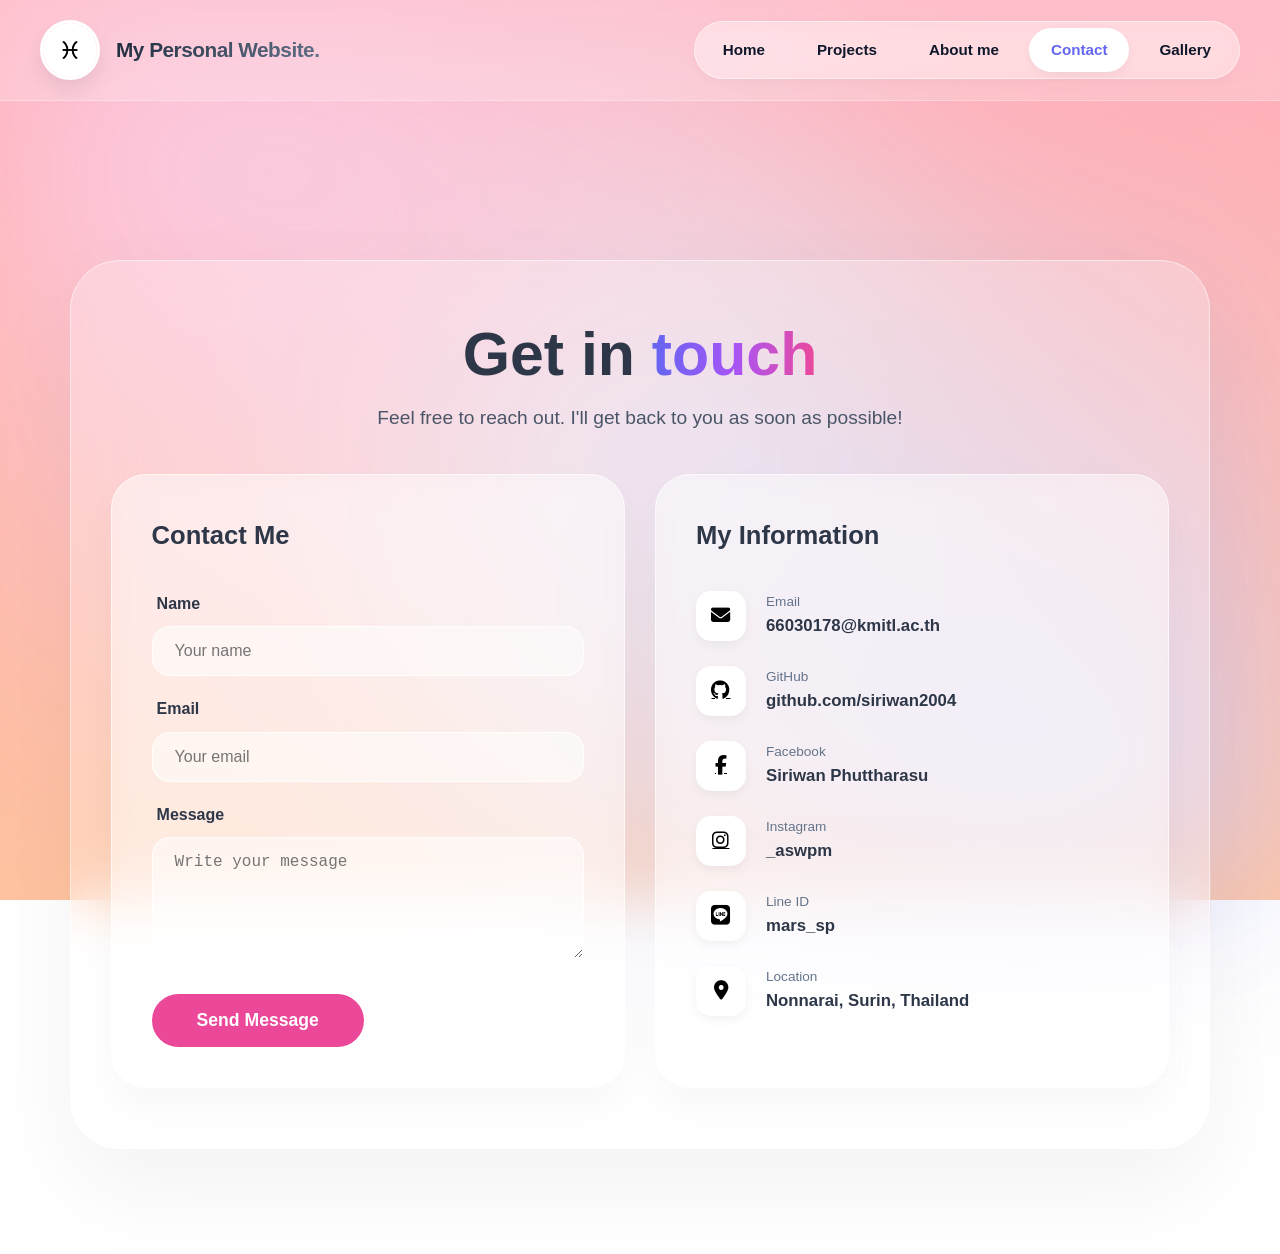
==== commit ec2005b1: "fix contact page" ====
--- a/contact.html
+++ b/contact.html
@@ -8,55 +8,9 @@
   <link rel="stylesheet" href="assets/css/main.css" />
   <link rel="stylesheet" href="assets/css/index.css">
   <link rel="stylesheet" href="assets/css/contact.css" />
-  
   <link rel="stylesheet" href="https://cdnjs.cloudflare.com/ajax/libs/font-awesome/6.5.1/css/all.min.css" />
 
   <script src="assets/js/app.js" defer></script>
-
-  <style>
-    /* สไตล์พิเศษสำหรับกลุ่มไอคอนขาว-ดำ */
-    .info-icon-bw {
-      width: 50px;
-      height: 50px;
-      display: flex;
-      align-items: center;
-      justify-content: center;
-      border-radius: 50%;
-      background: #ffffff;
-      border: 2px solid #000000;
-      color: #000000;
-      font-size: 1.2rem;
-      flex-shrink: 0;
-      transition: all 0.3s ease;
-      text-decoration: none;
-    }
-
-    .info-icon-bw:hover {
-      background: #000000;
-      color: #ffffff;
-    }
-
-    .info-item {
-      display: flex;
-      align-items: center;
-      gap: 20px;
-    }
-
-    .info-text p {
-      margin: 0;
-    }
-
-    .info-label {
-      font-size: 0.9rem;
-      color: #64748b;
-    }
-
-    .info-value {
-      font-weight: 700;
-      color: #1e293b;
-      font-size: 1.1rem;
-    }
-  </style>
 </head>
 
 <body class="theme-3" data-page="contact" id="top">
@@ -86,94 +40,104 @@
 
   <main id="content">
     <section class="hero-section"> 
-      <div class="hero-glass-container" style="display: block; padding: 50px;">
+      <div class="hero-glass-container">
         
-        <div class="contact-header" style="text-align: center; margin-bottom: 40px;">
-          <h1 class="hero-title" style="opacity: 1; transform: none; font-size: clamp(2.5rem, 5vw, 3.5rem);">
-            Get in <span class="grad-text">Touch</span>
-          </h1>
-          <p class="hero-subtitle" style="opacity: 1; transform: none; margin: 0 auto;">
+        <div class="contact-header">
+          <h1 class="hero-title">Get in <span class="touch-text">touch</span></h1>
+          <p class="hero-subtitle">
             Feel free to reach out. I'll get back to you as soon as possible!
           </p>
         </div>
 
-        <section class="contact-layout" style="display: grid; grid-template-columns: 1.2fr 0.8fr; gap: 30px;">
+        <section class="contact-layout">
           
-          <div class="card" style="background: rgba(255, 255, 255, 0.5); border-radius: 30px; padding: 35px; border: 1px solid rgba(255, 255, 255, 0.7);">
-            <h2 style="margin-bottom: 20px; color: var(--text-dark);">Contact Me</h2>
-            
-            <form class="contact-form" style="display: flex; flex-direction: column; gap: 15px;">
-              <div>
-                <label style="display: block; margin-bottom: 8px; font-weight: 600;">Name</label>
-                <input type="text" placeholder="Your name" required style="width: 100%; padding: 12px 20px; border-radius: 15px; border: 1px solid #ddd; outline: none; background: #fff;">
+          <div class="card">
+            <h2>Contact Me</h2>
+            <form action="https://script.google.com/macros/s/AKfycbyOh2qJWxnA4ZNHdoWKeI31uX4yfgizv_5EoJPuy7YBQpAReOKlqyBYNNiBnw9eLgbu/exec" 
+                  method="POST" 
+                  class="contact-form" 
+                  id="contact-form">
+              
+              <div class="form-group">
+                <label for="name">Name</label>
+                <input type="text" id="name" name="name" placeholder="Your name" required>
               </div>
 
-              <div>
-                <label style="display: block; margin-bottom: 8px; font-weight: 600;">Email</label>
-                <input type="email" placeholder="Your email" required style="width: 100%; padding: 12px 20px; border-radius: 15px; border: 1px solid #ddd; outline: none; background: #fff;">
+              <div class="form-group">
+                <label for="email">Email</label>
+                <input type="email" id="email" name="email" placeholder="Your email" required>
               </div>
 
-              <div>
-                <label style="display: block; margin-bottom: 8px; font-weight: 600;">Message</label>
-                <textarea rows="4" placeholder="Write your message" style="width: 100%; padding: 12px 20px; border-radius: 15px; border: 1px solid #ddd; outline: none; background: #fff; resize: none;"></textarea>
+              <div class="form-group">
+                <label for="message">Message</label>
+                <textarea id="message" name="message" rows="5" placeholder="Write your message" required></textarea>
               </div>
 
-              <button type="submit" class="social-btn" style="width: 100%; height: auto; padding: 15px; border-radius: 50px; border: none; font-weight: 700; background: var(--primary-grad); color: #fff; cursor: pointer;">
+              <button type="submit" class="submit-btn" id="submit-btn">
                 Send Message
               </button>
             </form>
           </div>
 
-          <div class="card" style="background: rgba(255, 255, 255, 0.4); border-radius: 30px; padding: 35px; border: 1px solid rgba(255, 255, 255, 0.7);">
-            <h2 style="margin-bottom: 25px; color: var(--text-dark);">My Information</h2>
-
-            <div style="display: flex; flex-direction: column; gap: 25px;">
+          <div class="card">
+            <h2>My Information</h2>
+            <div class="info-list">
               
               <div class="info-item">
                 <div class="info-icon-bw"><i class="fa-solid fa-envelope"></i></div>
                 <div class="info-text">
                   <p class="info-label">Email</p>
-                  <p class="info-value">yourname@email.com</p>
+                  <p class="info-value">66030178@kmitl.ac.th</p>
                 </div>
               </div>
 
               <div class="info-item">
-                <a href="https://github.com/yourusername" target="_blank" class="info-icon-bw"><i class="fa-brands fa-github"></i></a>
+                <a href="https://github.com/siriwan2004" target="_blank" class="info-icon-bw">
+                  <i class="fa-brands fa-github"></i>
+                </a>
                 <div class="info-text">
                   <p class="info-label">GitHub</p>
-                  <p class="info-value">github.com/yourusername</p>
+                  <p class="info-value">github.com/siriwan2004</p>
                 </div>
               </div>
 
               <div class="info-item">
-                <a href="#" target="_blank" class="info-icon-bw"><i class="fa-brands fa-facebook-f"></i></a>
+                <a href="#" target="_blank" class="info-icon-bw">
+                  <i class="fa-brands fa-facebook-f"></i>
+                </a>
                 <div class="info-text">
                   <p class="info-label">Facebook</p>
-                  <p class="info-value">Your Facebook Name</p>
+                  <p class="info-value">Siriwan Phuttharasu</p>
                 </div>
               </div>
 
               <div class="info-item">
-                <a href="#" target="_blank" class="info-icon-bw"><i class="fa-brands fa-instagram"></i></a>
+                <a href="#" target="_blank" class="info-icon-bw">
+                  <i class="fa-brands fa-instagram"></i>
+                </a>
                 <div class="info-text">
                   <p class="info-label">Instagram</p>
-                  <p class="info-value">@yourusername</p>
+                  <p class="info-value">_aswpm</p>
                 </div>
               </div>
 
               <div class="info-item">
-                <a href="#" target="_blank" class="info-icon-bw"><i class="fa-brands fa-line"></i></a>
+                <a href="#" target="_blank" class="info-icon-bw">
+                  <i class="fa-brands fa-line"></i>
+                </a>
                 <div class="info-text">
                   <p class="info-label">Line ID</p>
-                  <p class="info-value">yourlineid</p>
+                  <p class="info-value">mars_sp</p>
                 </div>
               </div>
 
               <div class="info-item">
-                <div class="info-icon-bw"><i class="fa-solid fa-location-dot"></i></div>
+                <div class="info-icon-bw">
+                  <i class="fa-solid fa-location-dot"></i>
+                </div>
                 <div class="info-text">
                   <p class="info-label">Location</p>
-                  <p class="info-value">Thailand</p>
+                  <p class="info-value">Nonnarai, Surin, Thailand</p>
                 </div>
               </div>
 
@@ -186,11 +150,10 @@
   </main>
 
   <script>
-    // สคริปต์เปิด-ปิดเมนูมือถือ
+    // ส่วนควบคุมเมนูมือถือ
     document.addEventListener('DOMContentLoaded', () => {
       const menuToggle = document.getElementById('menu-toggle');
       const mainNav = document.getElementById('main-nav');
-
       if (menuToggle && mainNav) {
         menuToggle.addEventListener('click', (e) => {
           e.stopPropagation();
@@ -201,20 +164,32 @@
             icon.classList.toggle('fa-xmark');
           }
         });
+      }
 
-        document.addEventListener('click', (e) => {
-          if (!mainNav.contains(e.target) && !menuToggle.contains(e.target)) {
-            mainNav.classList.remove('active');
-            const icon = menuToggle.querySelector('i');
-            if (icon) {
-              icon.classList.add('fa-bars');
-              icon.classList.remove('fa-xmark');
-            }
-          }
-        });
-      }
+      // จุดที่ 2: สคริปต์ส่งข้อมูลเข้าอีเมลโดยตรงแบบไม่รีเฟรชหน้า
+      const scriptURL = 'https://script.google.com/macros/s/AKfycbyOh2qJWxnA4ZNHdoWKeI31uX4yfgizv_5EoJPuy7YBQpAReOKlqyBYNNiBnw9eLgbu/exec';
+      const form = document.getElementById('contact-form');
+      const btn = document.getElementById('submit-btn');
+
+      form.addEventListener('submit', e => {
+        e.preventDefault(); // ป้องกันการรีโหลดหน้า
+        btn.disabled = true;
+        btn.innerText = 'Sending...';
+
+        fetch(scriptURL, { method: 'POST', body: new FormData(form)})
+          .then(response => {
+            alert("Sending your message was successful! Thank you for reaching out.");
+            btn.disabled = false;
+            btn.innerText = 'Send Message';
+            form.reset();
+          })
+          .catch(error => {
+            alert("An error occurred while sending your message. Please try again later.");
+            btn.disabled = false;
+            btn.innerText = 'Send Message';
+          });
+      });
     });
   </script>
-
 </body>
 </html>
--- a/assets/css/main.css
+++ b/assets/css/main.css
@@ -0,0 +1,96 @@
+/* ============================================================
+   HEADER LOCK (FIXED NAVIGATION) - main.css
+   ============================================================ */
+
+/* 1. ส่วนบอดี้: ดันเนื้อหาลงมา */
+body {
+    margin: 0;
+    padding-top: 100px; 
+}
+
+/* 2. ตัว Header หลัก: ล็อคตำแหน่ง + ทำพื้นหลังใสแบบกระจกฝ้า */
+.site-header {
+    position: fixed; 
+    top: 0;
+    left: 0;
+    width: 100%;
+    z-index: 1000; 
+    padding: 15px 0; /* ปรับ Padding ให้ดูเพรียวขึ้น */
+    
+    /* --- เพิ่มพื้นหลังใส (Glassmorphism) ตลอดแนว --- */
+    background: rgba(255, 255, 255, 0.2); /* สีขาวจางมาก ๆ */
+    backdrop-filter: blur(10px); /* เอฟเฟกต์เบลอพื้นหลัง */
+    -webkit-backdrop-filter: blur(10px); /* สำหรับ Safari */
+    border-bottom: 1px solid rgba(255, 255, 255, 0.3); /* เส้นขอบล่างบาง ๆ ให้ดูมีมิติ */
+    
+    transition: all 0.3s ease;
+}
+
+/* 3. จัดระเบียบองค์ประกอบภายใน */
+.header-inner {
+    max-width: 1400px;
+    margin: 0 auto;
+    display: flex;
+    justify-content: space-between;
+    align-items: center;
+    padding: 0 40px;
+}
+
+/* 4. โลโก้ (ฝั่งซ้าย) */
+.brand-group {
+    display: flex;
+    align-items: center;
+    gap: 15px;
+    text-decoration: none;
+}
+
+.brand-logo {
+    width: 50px;
+    height: 50px;
+    background: #ffffff;
+    border-radius: 50%;
+    display: flex;
+    justify-content: center;
+    align-items: center;
+    box-shadow: 0 4px 12px rgba(0, 0, 0, 0.08);
+}
+
+/* 5. แถบเมนู Nav Pill (ฝั่งขวา) */
+.nav {
+    display: flex;
+    align-items: center;
+    gap: 5px;
+    background: rgba(255, 255, 255, 0.5); /* พื้นหลังของ Pill ให้ขาวขึ้นอีกนิด */
+    padding: 6px;
+    border-radius: 100px;
+    border: 1px solid rgba(255, 255, 255, 0.7);
+    box-shadow: 0 4px 15px rgba(0, 0, 0, 0.05);
+}
+
+/* 6. รายการเมนู */
+.nav-item {
+    text-decoration: none;
+    font-weight: 700;
+    font-size: 0.95rem;
+    color: #1e293b;
+    padding: 10px 22px;
+    border-radius: 100px;
+    transition: all 0.3s ease;
+}
+
+/* 7. ปุ่มเมนูที่ Active (เช่นหน้า Gallery) */
+.nav-item.is-active {
+    background: #ffffff;
+    color: #6366f1;
+    box-shadow: 0 4px 10px rgba(0, 0, 0, 0.05);
+}
+
+/* 8. Mobile Responsive */
+@media (max-width: 992px) {
+    .header-inner {
+        padding: 0 20px;
+    }
+    .nav {
+        display: none; 
+    }
+}
--- a/assets/css/contact.css
+++ b/assets/css/contact.css
@@ -1,9 +1,8 @@
 /* ============================================================
-   CONTACT PAGE - PINK TO ORANGE GRADIENT THEME
+   CONTACT PAGE - PINK TO ORANGE GRADIENT THEME (LEFT ALIGNED FORM)
    ============================================================ */
 
 body.theme-3 {
-    /* ไล่สีจากชมพูไปส้มพาสเทลตามรูปภาพ */
     background: linear-gradient(180deg, #ffafbd 0%, #ffc3a0 100%);
     background-attachment: fixed;
     min-height: 100vh;
@@ -11,389 +10,200 @@
     font-family: 'Inter', sans-serif;
 }
 
-/* จัดเลย์เอาต์หลัก */
-.container {
-    max-width: 1100px;
+/* Glass Container หลัก - จัดโครงสร้างแนวตั้งเพื่อให้หัวข้อ Get in Touch อยู่บนสุด */
+.hero-glass-container {
+    position: relative;
+    z-index: 2;
+    max-width: 1200px;
+    width: 92%;
+    display: flex; 
+    flex-direction: column; 
+    align-items: center; 
+    gap: 40px;
+    padding: 60px 40px;
+    background: rgba(255, 255, 255, 0.25);
+    backdrop-filter: blur(30px);
+    -webkit-backdrop-filter: blur(30px);
+    border: 1px solid rgba(255, 255, 255, 0.5);
+    border-radius: 50px;
+    box-shadow: 0 40px 100px rgba(0, 0, 0, 0.05);
+    margin: 40px auto;
+}
+
+/* --- ส่วนหัวข้อ Get in Touch (อยู่บนสุดตรงกลาง) --- */
+.contact-header {
+    text-align: center;
+    max-width: 800px;
+    width: 100%;
+}
+
+.contact-header h1 {
+    font-size: clamp(2.2rem, 5vw, 3.8rem);
+    font-weight: 800;
+    margin: 0 0 15px 0;
+    color: #2d3748;
+}
+
+.touch-text {
+    background: linear-gradient(90deg, #6366f1 0%, #a855f7 50%, #ec4899 100%);
+    -webkit-background-clip: text;
+    background-clip: text;
+    color: transparent;
+    display: inline-block;
+}
+
+.hero-subtitle {
+    color: #4a5568;
+    font-size: 1.2rem;
+    line-height: 1.6;
     margin: 0 auto;
-    padding: 20px;
-}
-
+    text-align: center;
+    max-width: 600px;
+}
+
+/* --- Layout การ์ดวางข้างกันในจอใหญ่ --- */
 .contact-layout {
     display: grid;
-    grid-template-columns: 1.2fr 0.8fr; /* แบ่งฝั่งฟอร์มกับข้อมูลติดต่อ */
+    grid-template-columns: 1fr 1fr; /* แบ่งครึ่งเท่ากัน */
     gap: 30px;
-    margin-top: 40px;
-    animation: slideFromLeft 1s ease-out forwards;
-}
-
-/* การ์ดแบบโปร่งใส (Glassmorphism) */
+    width: 100%;
+}
+
 .card {
     background: rgba(255, 255, 255, 0.4);
     backdrop-filter: blur(15px);
     border: 1px solid rgba(255, 255, 255, 0.6);
     border-radius: 35px;
     padding: 40px;
-    box-shadow: 0 20px 40px rgba(0, 0, 0, 0.05);
+    box-shadow: 0 20px 40px rgba(0, 0, 0, 0.03);
+    height: 100%;
 }
 
 .card h2 {
     color: #2d3748;
-    font-size: 1.8rem;
-    margin-bottom: 15px;
-}
-
-.card p {
-    color: #4a5568;
-    line-height: 1.6;
-}
-
-/* สไตล์ของ Form */
+    font-size: 1.6rem;
+    margin-bottom: 35px;
+    text-align: left; /* แก้ไข: หัวข้อการ์ดชิดซ้าย */
+}
+
+/* --- ส่วนของ Form (แก้ไข: ให้ชิดซ้ายทั้งหมด) --- */
 .contact-form {
     display: flex;
     flex-direction: column;
-    gap: 15px;
-    margin-top: 25px;
+    gap: 20px;
+}
+
+.form-group {
+    display: flex;
+    flex-direction: column;
+    align-items: flex-start; /* แก้ไข: ให้ Label และ Input ชิดซ้าย */
+    gap: 10px;
+    width: 100%;
 }
 
 .contact-form label {
     font-weight: 700;
     color: #2d3748;
-    margin-left: 5px;
-}
-
-/* ตกแต่งช่อง Input และ Textarea ให้มนและสวย */
+    font-size: 1rem;
+    text-align: left; /* แก้ไข: ตัวหนังสือ Label ชิดซ้าย */
+    padding-left: 5px;
+}
+
 .contact-form input, 
 .contact-form textarea {
     width: 100%;
-    padding: 15px 20px;
-    border-radius: 18px; /* ความมนขอบ */
+    padding: 15px 22px;
+    border-radius: 18px;
     border: 1px solid rgba(255, 255, 255, 0.8);
     background: rgba(255, 255, 255, 0.5);
     font-size: 1rem;
     color: #2d3748;
     outline: none;
-    transition: all 0.3s ease;
-}
-
-.contact-form input:focus, 
-.contact-form textarea:focus {
-    background: #ffffff;
-    border-color: #ec4899; /* สีชมพูตอนคลิก */
-    box-shadow: 0 0 15px rgba(236, 72, 153, 0.1);
-}
-
-/* ตกแต่งปุ่มกดให้เป็นทรงแคปซูล */
-.contact-form button {
-    background: #ec4899; /* สีชมพูเข้ม */
+    transition: 0.3s ease;
+}
+
+.submit-btn {
+    background: #ec4899;
     color: white;
-    padding: 15px 35px;
+    padding: 16px 45px;
     border: none;
-    border-radius: 50px; /* ทรงแคปซูล */
+    border-radius: 50px;
     font-size: 1.1rem;
     font-weight: 700;
     cursor: pointer;
-    transition: all 0.3s ease;
-    align-self: flex-start; /* ปุ่มไม่ยืดเต็มความกว้าง */
-    margin-top: 10px;
-}
-
-.contact-form button:hover {
+    transition: 0.3s ease;
+    align-self: flex-start; /* แก้ไข: ปุ่มชิดซ้าย */
+    margin-top: 15px;
+}
+
+.submit-btn:hover {
     background: #db2777;
-    transform: translateY(-3px);
-    box-shadow: 0 10px 20px rgba(236, 72, 153, 0.3);
-}
-
-/* ข้อมูลติดต่อฝั่งขวา */
-.card strong {
-    color: #ec4899;
-}
-
-/* Animation */
-@keyframes slideFromLeft {
-    0% { opacity: 0; transform: translateX(-40px); }
-    100% { opacity: 1; transform: translateX(0); }
-}
-
-/* สำหรับมือถือ */
-@media (max-width: 850px) {
+    transform: translateY(-2px);
+}
+
+/* --- ส่วนของ Information (คงเดิม: เรียงไอคอนขาว-ดำชิดซ้าย) --- */
+.info-list {
+    display: flex;
+    flex-direction: column;
+    gap: 25px;
+    width: 100%;
+}
+
+.info-item {
+    display: flex;
+    align-items: center;
+    justify-content: flex-start;
+    gap: 20px;
+    width: 100%;
+}
+
+.info-icon-bw {
+    width: 50px;
+    height: 50px;
+    background: #ffffff; 
+    color: #000000 !important; 
+    border-radius: 15px;
+    display: flex;
+    align-items: center;
+    justify-content: center;
+    box-shadow: 0 4px 10px rgba(0, 0, 0, 0.05);
+    flex-shrink: 0;
+    font-size: 1.2rem;
+}
+
+.info-text {
+    display: flex;
+    flex-direction: column;
+    text-align: left;
+}
+
+.info-label {
+    font-size: 0.85rem;
+    color: #64748b;
+    margin: 0;
+}
+
+.info-value {
+    font-weight: 700;
+    color: #2d3748;
+    font-size: 1.05rem;
+    margin: 0;
+    word-break: break-all;
+}
+
+/* =========================
+   Responsive 
+   ========================= */
+@media (max-width: 992px) {
     .contact-layout {
         grid-template-columns: 1fr;
     }
     
-    .contact-form button {
-        width: 100%; /* ปุ่มเต็มความกว้างบนมือถือ */
+    .hero-glass-container {
+        padding: 40px 20px;
     }
-}
-
-/* 1. STATIC BACKGROUND */
-.static-bg {
-  position: fixed;
-  inset: 0;
-  background: 
-    radial-gradient(circle at 15% 25%, var(--p1) 0%, transparent 40%),
-    radial-gradient(circle at 85% 75%, var(--p2) 0%, transparent 40%),
-    radial-gradient(circle at 50% 50%, var(--p3) 0%, transparent 50%);
-  filter: blur(100px);
-  z-index: -1;
-  opacity: 0.8;
-}
-
-/* 2. SITE HEADER & NAVIGATION */
-.site-header {
-  position: fixed;
-  top: 0;
-  left: 0;
-  width: 100%;
-  z-index: 100;
-  padding: 20px 0;
-}
-
-.header-inner {
-  max-width: 1300px;
-  margin: 0 auto;
-  display: flex;
-  justify-content: space-between;
-  align-items: center;
-  padding: 0 40px;
-}
-
-.brand-group {
-  display: flex;
-  align-items: center;
-  gap: 16px;
-  text-decoration: none;
-}
-
-.brand-logo {
-  height: 60px;
-  width: 60px;
-  object-fit: cover;
-  border-radius: 50%;
-  border: 3px solid #fff;
-  box-shadow: 0 10px 20px rgba(0, 0, 0, 0.08);
-  transition: transform 0.4s var(--ease-out);
-}
-
-.brand-group:hover .brand-logo {
-  transform: scale(1.1) rotate(5deg);
-}
-
-.brand-text {
-  font-size: 1.3rem;
-  font-weight: 800;
-  letter-spacing: -0.5px;
-  color: var(--text-dark);
-  text-decoration: none;
-  background: linear-gradient(135deg, #1e293b 0%, #64748b 100%);
-  -webkit-background-clip: text;
-  -webkit-text-fill-color: transparent;
-}
-
-/* NAVIGATION (Desktop) */
-.menu-toggle {
-  display: none;
-  background: rgba(255, 255, 255, 0.5);
-  border: 1px solid rgba(255, 255, 255, 0.7);
-  padding: 10px 15px;
-  border-radius: 12px;
-  cursor: pointer;
-  font-size: 1.2rem;
-  color: var(--text-dark);
-  backdrop-filter: blur(10px);
-  z-index: 1001;
-}
-
-.nav {
-  display: flex;
-  gap: 8px;
-  background: rgba(255, 255, 255, 0.4);
-  padding: 6px;
-  border-radius: 100px;
-  backdrop-filter: blur(15px);
-  border: 1px solid rgba(255, 255, 255, 0.6);
-  box-shadow: 0 4px 15px rgba(0, 0, 0, 0.03);
-}
-
-/* Nav Item Animation */
-@keyframes navSlideIn {
-  from { opacity: 0; transform: translateY(-10px); filter: blur(5px); }
-  to { opacity: 1; transform: translateY(0); filter: blur(0); }
-}
-
-.nav-item {
-  opacity: 0;
-  padding: 10px 22px;
-  border-radius: 100px;
-  text-decoration: none;
-  font-weight: 600;
-  font-size: 0.95rem;
-  color: var(--text-dark);
-  transition: all 0.3s var(--ease-nav);
-  animation: navSlideIn 0.8s var(--ease-nav) forwards;
-}
-
-.nav-item:nth-child(1) { animation-delay: 0.2s; }
-.nav-item:nth-child(2) { animation-delay: 0.3s; }
-.nav-item:nth-child(3) { animation-delay: 0.4s; }
-.nav-item:nth-child(4) { animation-delay: 0.5s; }
-
-.nav-item:hover, .nav-item.is-active {
-  background: #fff;
-  color: #6366f1;
-}
-
-/* NAVIGATION (Mobile/Tablet) */
-@media (max-width: 992px) {
-  .menu-toggle { display: block; }
-  .nav {
-    display: none;
-    position: absolute;
-    top: 90px;
-    right: 40px;
-    flex-direction: column;
-    background: rgba(255, 255, 255, 0.8);
-    backdrop-filter: blur(20px);
-    padding: 20px;
-    border-radius: 25px;
-    box-shadow: 0 20px 40px rgba(0,0,0,0.1);
-    width: 200px;
-    gap: 10px;
-    z-index: 1000;
-  }
-  .nav-item { animation: none; opacity: 1; text-align: center; } /* ปิดแอนิเมชันสไลด์ในจอเล็กเพื่อให้กดแล้วโผล่ทันที */
-  .nav.active {
-    display: flex;
-    animation: fadeIn 0.3s ease forwards;
-  }
-}
-
-@keyframes fadeIn {
-  from { opacity: 0; transform: translateY(-10px); }
-  to { opacity: 1; transform: translateY(0); }
-}
-
-/* 3. HERO SECTION */
-.hero-section {
-  min-height: 100vh;
-  display: flex;
-  align-items: center;
-  justify-content: center;
-  padding: 120px 20px 60px;
-}
-
-.hero-glass-container {
-  position: relative;
-  z-index: 2;
-  max-width: 1300px;
-  width: 100%;
-  display: grid;
-  grid-template-columns: 1fr 1fr;
-  align-items: center;
-  gap: 60px;
-  padding: 80px;
-  background: rgba(255, 255, 255, 0.3);
-  backdrop-filter: blur(30px);
-  border: 1px solid rgba(255, 255, 255, 0.7);
-  border-radius: 60px;
-  box-shadow: 0 40px 100px rgba(0, 0, 0, 0.05);
-}
-
-/* 4. HERO CONTENT & ANIMATIONS */
-@keyframes slideInOnce {
-  to { opacity: 1; transform: translateX(0); }
-}
-
-.hero-title {
-  opacity: 0;
-  transform: translateX(-80px);
-  animation: slideInOnce 1.2s var(--ease-out) forwards 0.8s;
-  font-size: clamp(3rem, 6vw, 4.8rem);
-  font-weight: 900;
-  line-height: 1.1;
-  margin-bottom: 25px;
-}
-
-.grad-text {
-  background: var(--primary-grad);
-  -webkit-background-clip: text;
-  background-clip: text;
-  color: transparent;
-}
-
-.hero-subtitle {
-  opacity: 0;
-  transform: translateX(-80px);
-  animation: slideInOnce 1.2s var(--ease-out) forwards 1.1s;
-  font-size: 1.15rem;
-  color: var(--text-muted);
-  max-width: 480px;
-  margin-bottom: 40px;
-}
-
-.social-row {
-  display: flex;
-  gap: 16px;
-  opacity: 0;
-  transform: translateX(-80px);
-  animation: slideInOnce 1.2s var(--ease-out) forwards 1.4s;
-}
-
-/* 5. HERO MEDIA (วงกลม-อยู่นิ่งพร้อม Animation ขยาย) */
-@keyframes zoomOutOnce {
-  to { opacity: 1; transform: scale(1); }
-}
-
-.hero-media {
-  display: flex;
-  justify-content: center;
-}
-
-.hero-img-static {
-  width: 100%;
-  max-width: 550px;
-  aspect-ratio: 1/1;
-  object-fit: cover;
-  border-radius: 50%; /* วงกลมสมบูรณ์ */
-  border: 12px solid #fff;
-  box-shadow: 0 30px 60px rgba(0, 0, 0, 0.1);
-  background: #fff;
-  
-  /* Animation ขยายตอนเปิดเว็บ */
-  opacity: 0;
-  transform: scale(0.9);
-  animation: zoomOutOnce 1.5s var(--ease-out) forwards 0.5s;
-}
-
-/* 6. SOCIAL BUTTONS STYLING */
-.social-btn {
-  width: 54px;
-  height: 54px;
-  background: #fff;
-  border-radius: 18px;
-  display: grid;
-  place-items: center;
-  color: var(--text-dark);
-  text-decoration: none;
-  box-shadow: 0 10px 20px rgba(0, 0, 0, 0.05);
-  transition: 0.4s var(--ease-out);
-}
-
-.social-btn:hover {
-  transform: translateY(-5px);
-  background: var(--text-dark);
-  color: #fff;
-}
-
-/* 7. RESPONSIVE HERO */
-@media (max-width: 1024px) {
-  .hero-glass-container {
-    grid-template-columns: 1fr;
-    padding: 60px 40px;
-    text-align: center;
-    gap: 40px;
-  }
-  .hero-media { order: -1; }
-  .hero-img-static { max-width: 350px; }
-  .social-row { justify-content: center; }
-  .hero-subtitle { margin: 0 auto 30px; }
+
+    .submit-btn {
+        width: 100%;
+    }
 }
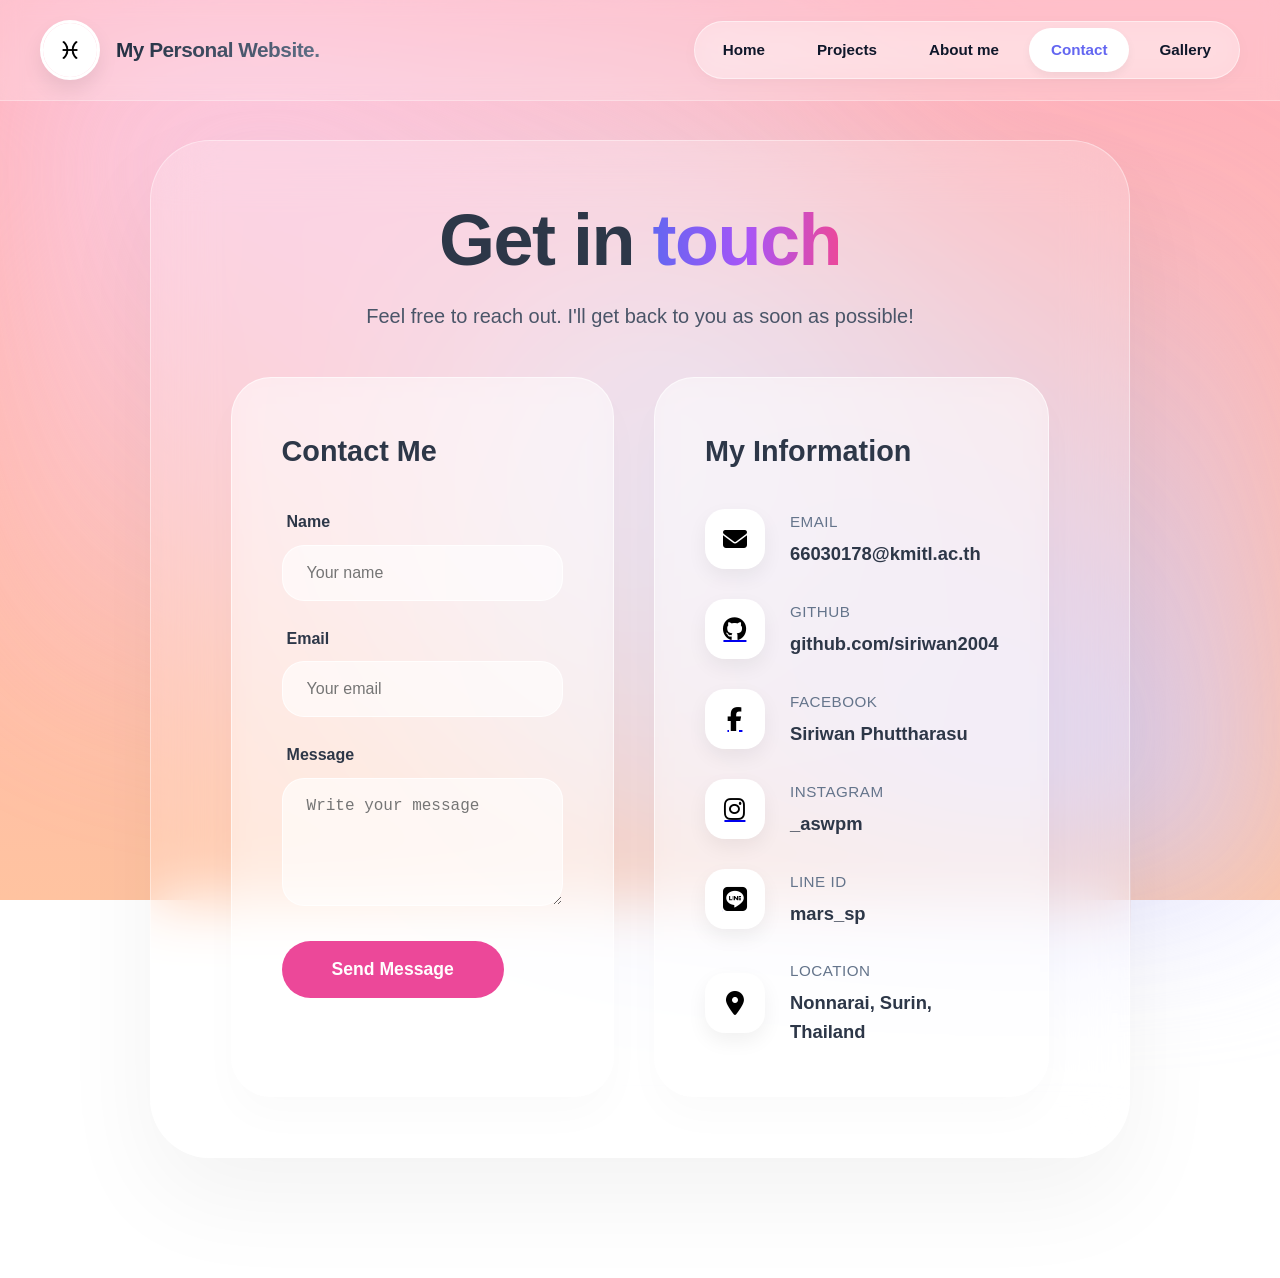
==== commit f1f92940: "Recheck all page" ====
--- a/contact.html
+++ b/contact.html
@@ -150,8 +150,8 @@
   </main>
 
   <script>
-    // ส่วนควบคุมเมนูมือถือ
-    document.addEventListener('DOMContentLoaded', () => {
+   
+   document.addEventListener('DOMContentLoaded', () => {
       const menuToggle = document.getElementById('menu-toggle');
       const mainNav = document.getElementById('main-nav');
       if (menuToggle && mainNav) {
@@ -166,13 +166,12 @@
         });
       }
 
-      // จุดที่ 2: สคริปต์ส่งข้อมูลเข้าอีเมลโดยตรงแบบไม่รีเฟรชหน้า
       const scriptURL = 'https://script.google.com/macros/s/AKfycbyOh2qJWxnA4ZNHdoWKeI31uX4yfgizv_5EoJPuy7YBQpAReOKlqyBYNNiBnw9eLgbu/exec';
       const form = document.getElementById('contact-form');
       const btn = document.getElementById('submit-btn');
 
       form.addEventListener('submit', e => {
-        e.preventDefault(); // ป้องกันการรีโหลดหน้า
+        e.preventDefault(); 
         btn.disabled = true;
         btn.innerText = 'Sending...';
 
--- a/assets/css/main.css
+++ b/assets/css/main.css
@@ -1,7 +1,3 @@
-/* ============================================================
-   HEADER LOCK (FIXED NAVIGATION) - main.css
-   ============================================================ */
-
 /* 1. ส่วนบอดี้: ดันเนื้อหาลงมา */
 body {
     margin: 0;
@@ -15,13 +11,12 @@
     left: 0;
     width: 100%;
     z-index: 1000; 
-    padding: 15px 0; /* ปรับ Padding ให้ดูเพรียวขึ้น */
+    padding: 15px 0; 
     
-    /* --- เพิ่มพื้นหลังใส (Glassmorphism) ตลอดแนว --- */
-    background: rgba(255, 255, 255, 0.2); /* สีขาวจางมาก ๆ */
-    backdrop-filter: blur(10px); /* เอฟเฟกต์เบลอพื้นหลัง */
-    -webkit-backdrop-filter: blur(10px); /* สำหรับ Safari */
-    border-bottom: 1px solid rgba(255, 255, 255, 0.3); /* เส้นขอบล่างบาง ๆ ให้ดูมีมิติ */
+    background: rgba(255, 255, 255, 0.2); 
+    backdrop-filter: blur(10px); 
+    -webkit-backdrop-filter: blur(10px); 
+    border-bottom: 1px solid rgba(255, 255, 255, 0.3); 
     
     transition: all 0.3s ease;
 }
--- a/assets/css/index.css
+++ b/assets/css/index.css
@@ -1,18 +1,11 @@
-/* ========================================
-   MAIN STYLES - Cloud Glassmorphism Portfolio
-   (Updated Colors based on your Image)
-   ======================================== */
-
 :root {
-  /* ปรับแต่งสีพาสเทลให้ตรงตามรูปภาพ (ชมพู -> ม่วง -> ฟ้า) */
-  --p1: #fbcfe8; /* ชมพูพาสเทลด้านบน */
-  --p2: #d1d1ff; /* ม่วงฟ้าพาสเทลกลาง */
-  --p3: #e0f2fe; /* ฟ้าพาสเทลด้านล่าง */
+  --p1: #fbcfe8; 
+  --p2: #d1d1ff; 
+  --p3: #e0f2fe; 
   
   --text-dark: #0f172a;
   --text-muted: #64748b;
   
-  /* ปรับ Gradient หลักให้ดูนุ่มนวลเข้ากับโทนรูปภาพ */
   --primary-grad: linear-gradient(135deg, #a5b4fc 0%, #f9a8d4 100%);
   --ease-out: cubic-bezier(0.16, 1, 0.3, 1);
   --ease-nav: cubic-bezier(0.22, 1, 0.36, 1);
@@ -32,7 +25,7 @@
   line-height: 1.6;
 }
 
-/* 1. STATIC BACKGROUND - ปรับตำแหน่งกระจายสีตามรูป */
+/* 1. STATIC BACKGROUND */
 .static-bg {
   position: fixed;
   inset: 0;
@@ -40,9 +33,9 @@
     radial-gradient(circle at 20% 15%, var(--p1) 0%, transparent 50%),
     radial-gradient(circle at 80% 85%, var(--p2) 0%, transparent 50%),
     radial-gradient(circle at 50% 50%, var(--p3) 0%, transparent 60%);
-  filter: blur(80px); /* ลด blur เล็กน้อยเพื่อให้สีดูสดใสขึ้นแบบในรูป */
+  filter: blur(80px); 
   z-index: -1;
-  opacity: 0.9; /* เพิ่มความเข้มเพื่อให้สีพื้นหลังชัดเจนขึ้น */
+  opacity: 0.9; 
 }
 
 /* 2. SITE HEADER & NAVIGATION */
@@ -92,6 +85,7 @@
   color: var(--text-dark);
   text-decoration: none;
   background: linear-gradient(135deg, #1e293b 0%, #64748b 100%);
+  background-clip: text;
   -webkit-background-clip: text;
   -webkit-text-fill-color: transparent;
 }
@@ -113,7 +107,7 @@
 .nav {
   display: flex;
   gap: 8px;
-  background: rgba(255, 255, 255, 0.3); /* ปรับให้ใสขึ้นเพื่อให้เห็นสีพื้นหลังใหม่ชัดขึ้น */
+  background: rgba(255, 255, 255, 0.3); 
   padding: 6px;
   border-radius: 100px;
   backdrop-filter: blur(15px);
@@ -185,7 +179,7 @@
   display: flex;
   align-items: center;
   justify-content: center;
-  padding: 120px 20px 60px;
+  padding: 40px 20px 60px;
 }
 
 .hero-glass-container {
@@ -197,8 +191,8 @@
   grid-template-columns: 1fr 1fr;
   align-items: center;
   gap: 60px;
-  padding: 80px;
-  background: rgba(255, 255, 255, 0.25); /* ลด opacity ลงเล็กน้อยเพื่อความ Glassy */
+  padding: 120px 80px;
+  background: rgba(255, 255, 255, 0.25); 
   backdrop-filter: blur(30px);
   border: 1px solid rgba(255, 255, 255, 0.5);
   border-radius: 60px;
@@ -245,7 +239,7 @@
   animation: slideInOnce 1.2s var(--ease-out) forwards 1.4s;
 }
 
-/* 5. HERO MEDIA (วงกลม-อยู่นิ่งพร้อม Animation ขยาย) */
+/* 5. HERO MEDIA */
 @keyframes zoomOutOnce {
   to { opacity: 1; transform: scale(1); }
 }
@@ -261,7 +255,7 @@
   aspect-ratio: 1/1;
   object-fit: cover;
   border-radius: 50%;
-  border: 12px solid rgba(255, 255, 255, 0.6); /* ขอบขาวแบบโปร่งแสงเล็กน้อย */
+  border: 12px solid rgba(255, 255, 255, 0.6); 
   box-shadow: 0 30px 60px rgba(0, 0, 0, 0.08);
   background: #fff;
   
--- a/assets/css/contact.css
+++ b/assets/css/contact.css
@@ -1,47 +1,49 @@
-/* ============================================================
-   CONTACT PAGE - PINK TO ORANGE GRADIENT THEME (LEFT ALIGNED FORM)
-   ============================================================ */
-
 body.theme-3 {
     background: linear-gradient(180deg, #ffafbd 0%, #ffc3a0 100%);
     background-attachment: fixed;
     min-height: 100vh;
     margin: 0;
-    font-family: 'Inter', sans-serif;
-}
-
-/* Glass Container หลัก - จัดโครงสร้างแนวตั้งเพื่อให้หัวข้อ Get in Touch อยู่บนสุด */
+    padding: 0;
+    display: flex;
+    flex-direction: column;
+    align-items: center; 
+    justify-content: flex-start;
+    font-family: 'Inter', -apple-system, sans-serif; 
+}
+
 .hero-glass-container {
     position: relative;
     z-index: 2;
-    max-width: 1200px;
-    width: 92%;
+    max-width: 1400px; 
+    width: 95%;        
     display: flex; 
     flex-direction: column; 
     align-items: center; 
-    gap: 40px;
-    padding: 60px 40px;
-    background: rgba(255, 255, 255, 0.25);
+    gap: 45px;         
+    margin: 100px auto 60px auto; 
+    padding: 60px 80px; 
+    
+    background: rgba(255, 255, 255, 0.2); 
     backdrop-filter: blur(30px);
     -webkit-backdrop-filter: blur(30px);
-    border: 1px solid rgba(255, 255, 255, 0.5);
-    border-radius: 50px;
+    border: 1px solid rgba(255, 255, 255, 0.4);
+    border-radius: 60px; 
     box-shadow: 0 40px 100px rgba(0, 0, 0, 0.05);
-    margin: 40px auto;
-}
-
-/* --- ส่วนหัวข้อ Get in Touch (อยู่บนสุดตรงกลาง) --- */
+    box-sizing: border-box;
+}
+
 .contact-header {
     text-align: center;
-    max-width: 800px;
     width: 100%;
 }
 
 .contact-header h1 {
-    font-size: clamp(2.2rem, 5vw, 3.8rem);
+    font-size: clamp(2.8rem, 6vw, 4.5rem); 
     font-weight: 800;
-    margin: 0 0 15px 0;
-    color: #2d3748;
+    margin: 0;
+    color: #2d3748;
+    line-height: 1.1;
+    letter-spacing: -1.5px;
 }
 
 .touch-text {
@@ -49,161 +51,207 @@
     -webkit-background-clip: text;
     background-clip: text;
     color: transparent;
-    display: inline-block;
 }
 
 .hero-subtitle {
     color: #4a5568;
-    font-size: 1.2rem;
-    line-height: 1.6;
-    margin: 0 auto;
-    text-align: center;
-    max-width: 600px;
-}
-
-/* --- Layout การ์ดวางข้างกันในจอใหญ่ --- */
+    font-size: 1.25rem;
+    margin: 20px auto 0 auto;
+    max-width: 700px;
+    opacity: 0.8;
+}
+
 .contact-layout {
     display: grid;
-    grid-template-columns: 1fr 1fr; /* แบ่งครึ่งเท่ากัน */
-    gap: 30px;
+    grid-template-columns: 1.1fr 0.9fr; 
+    gap: 40px;
     width: 100%;
+    max-width: 1200px; 
 }
 
 .card {
-    background: rgba(255, 255, 255, 0.4);
+    background: rgba(255, 255, 255, 0.45);
     backdrop-filter: blur(15px);
     border: 1px solid rgba(255, 255, 255, 0.6);
-    border-radius: 35px;
-    padding: 40px;
-    box-shadow: 0 20px 40px rgba(0, 0, 0, 0.03);
-    height: 100%;
+    border-radius: 40px;
+    padding: 50px; 
+    box-shadow: 0 20px 40px rgba(0, 0, 0, 0.02);
+    box-sizing: border-box;
+    transition: transform 0.3s ease;
 }
 
 .card h2 {
     color: #2d3748;
-    font-size: 1.6rem;
+    font-size: 1.8rem;
+    margin-top: 0;
     margin-bottom: 35px;
-    text-align: left; /* แก้ไข: หัวข้อการ์ดชิดซ้าย */
-}
-
-/* --- ส่วนของ Form (แก้ไข: ให้ชิดซ้ายทั้งหมด) --- */
+    font-weight: 700;
+}
+
 .contact-form {
     display: flex;
     flex-direction: column;
-    gap: 20px;
+    gap: 25px;
 }
 
 .form-group {
     display: flex;
     flex-direction: column;
-    align-items: flex-start; /* แก้ไข: ให้ Label และ Input ชิดซ้าย */
     gap: 10px;
-    width: 100%;
 }
 
 .contact-form label {
     font-weight: 700;
-    color: #2d3748;
     font-size: 1rem;
-    text-align: left; /* แก้ไข: ตัวหนังสือ Label ชิดซ้าย */
+    color: #2d3748;
     padding-left: 5px;
 }
 
 .contact-form input, 
 .contact-form textarea {
     width: 100%;
-    padding: 15px 22px;
-    border-radius: 18px;
+    padding: 18px 24px;
+    border-radius: 22px;
     border: 1px solid rgba(255, 255, 255, 0.8);
-    background: rgba(255, 255, 255, 0.5);
+    background: rgba(255, 255, 255, 0.6);
     font-size: 1rem;
     color: #2d3748;
     outline: none;
-    transition: 0.3s ease;
+    transition: all 0.3s ease;
+    box-sizing: border-box;
+}
+
+.contact-form input:focus, 
+.contact-form textarea:focus {
+    background: white;
+    border-color: #ec4899;
+    box-shadow: 0 10px 25px rgba(236, 72, 153, 0.1);
 }
 
 .submit-btn {
     background: #ec4899;
     color: white;
-    padding: 16px 45px;
+    padding: 18px 50px;
     border: none;
     border-radius: 50px;
     font-size: 1.1rem;
     font-weight: 700;
     cursor: pointer;
-    transition: 0.3s ease;
-    align-self: flex-start; /* แก้ไข: ปุ่มชิดซ้าย */
-    margin-top: 15px;
+    transition: 0.3s cubic-bezier(0.175, 0.885, 0.32, 1.275);
+    align-self: flex-start;
+    margin-top: 10px;
 }
 
 .submit-btn:hover {
     background: #db2777;
-    transform: translateY(-2px);
-}
-
-/* --- ส่วนของ Information (คงเดิม: เรียงไอคอนขาว-ดำชิดซ้าย) --- */
+    transform: translateY(-5px);
+    box-shadow: 0 15px 30px rgba(219, 39, 119, 0.3);
+}
+
 .info-list {
     display: flex;
     flex-direction: column;
+    gap: 30px;
+}
+
+.info-item {
+    display: flex;
+    align-items: center;
     gap: 25px;
-    width: 100%;
-}
-
-.info-item {
-    display: flex;
-    align-items: center;
-    justify-content: flex-start;
-    gap: 20px;
-    width: 100%;
 }
 
 .info-icon-bw {
-    width: 50px;
-    height: 50px;
+    width: 60px;
+    height: 60px;
     background: #ffffff; 
-    color: #000000 !important; 
-    border-radius: 15px;
+    border-radius: 20px;
     display: flex;
     align-items: center;
     justify-content: center;
-    box-shadow: 0 4px 10px rgba(0, 0, 0, 0.05);
+    box-shadow: 0 8px 20px rgba(0, 0, 0, 0.06);
     flex-shrink: 0;
-    font-size: 1.2rem;
+    font-size: 1.5rem;
 }
 
 .info-text {
-    display: flex;
-    flex-direction: column;
     text-align: left;
 }
 
 .info-label {
-    font-size: 0.85rem;
+    font-size: 0.95rem;
     color: #64748b;
+    margin: 0 0 4px 0;
+    text-transform: uppercase;
+    letter-spacing: 0.5px;
+}
+
+.info-value {
+    font-weight: 700;
+    color: #2d3748;
+    font-size: 1.15rem;
     margin: 0;
 }
 
-.info-value {
-    font-weight: 700;
-    color: #2d3748;
-    font-size: 1.05rem;
-    margin: 0;
-    word-break: break-all;
-}
-
-/* =========================
-   Responsive 
-   ========================= */
-@media (max-width: 992px) {
+.info-icon-bw i {
+    color: #000000 !important;
+}
+
+/* ============================================================
+   RESPONSIVE DESIGN
+   ============================================================ */
+
+@media (max-width: 1200px) {
+    .hero-glass-container {
+        padding: 40px 50px;
+    }
+    .card {
+        padding: 35px;
+    }
+}
+
+/* สำหรับ Tablet */
+@media (max-width: 1024px) {
     .contact-layout {
-        grid-template-columns: 1fr;
-    }
-    
+        grid-template-columns: 1fr; 
+        max-width: 700px;
+        gap: 30px;
+    }
     .hero-glass-container {
-        padding: 40px 20px;
-    }
-
+        gap: 30px;
+    }
+}
+
+@media (max-width: 768px) {
+    .hero-glass-container {
+        width: 92%;
+        margin-top: 100px;
+        padding: 30px 20px;
+        border-radius: 40px;
+    }
+    .contact-header h1 {
+        font-size: 2.5rem;
+    }
+    .card {
+        padding: 30px 20px;
+        border-radius: 30px;
+    }
     .submit-btn {
-        width: 100%;
-    }
-}+        width: 100%; 
+    }
+}
+
+@keyframes slideInLeft {
+    from {
+        opacity: 0;
+        transform: translateX(-30px); 
+    }
+    to {
+        opacity: 1;
+        transform: translateX(0);
+    }
+}
+
+.contact-header h2 {
+    animation: slideInLeft 0.8s ease-out forwards;
+}
+
